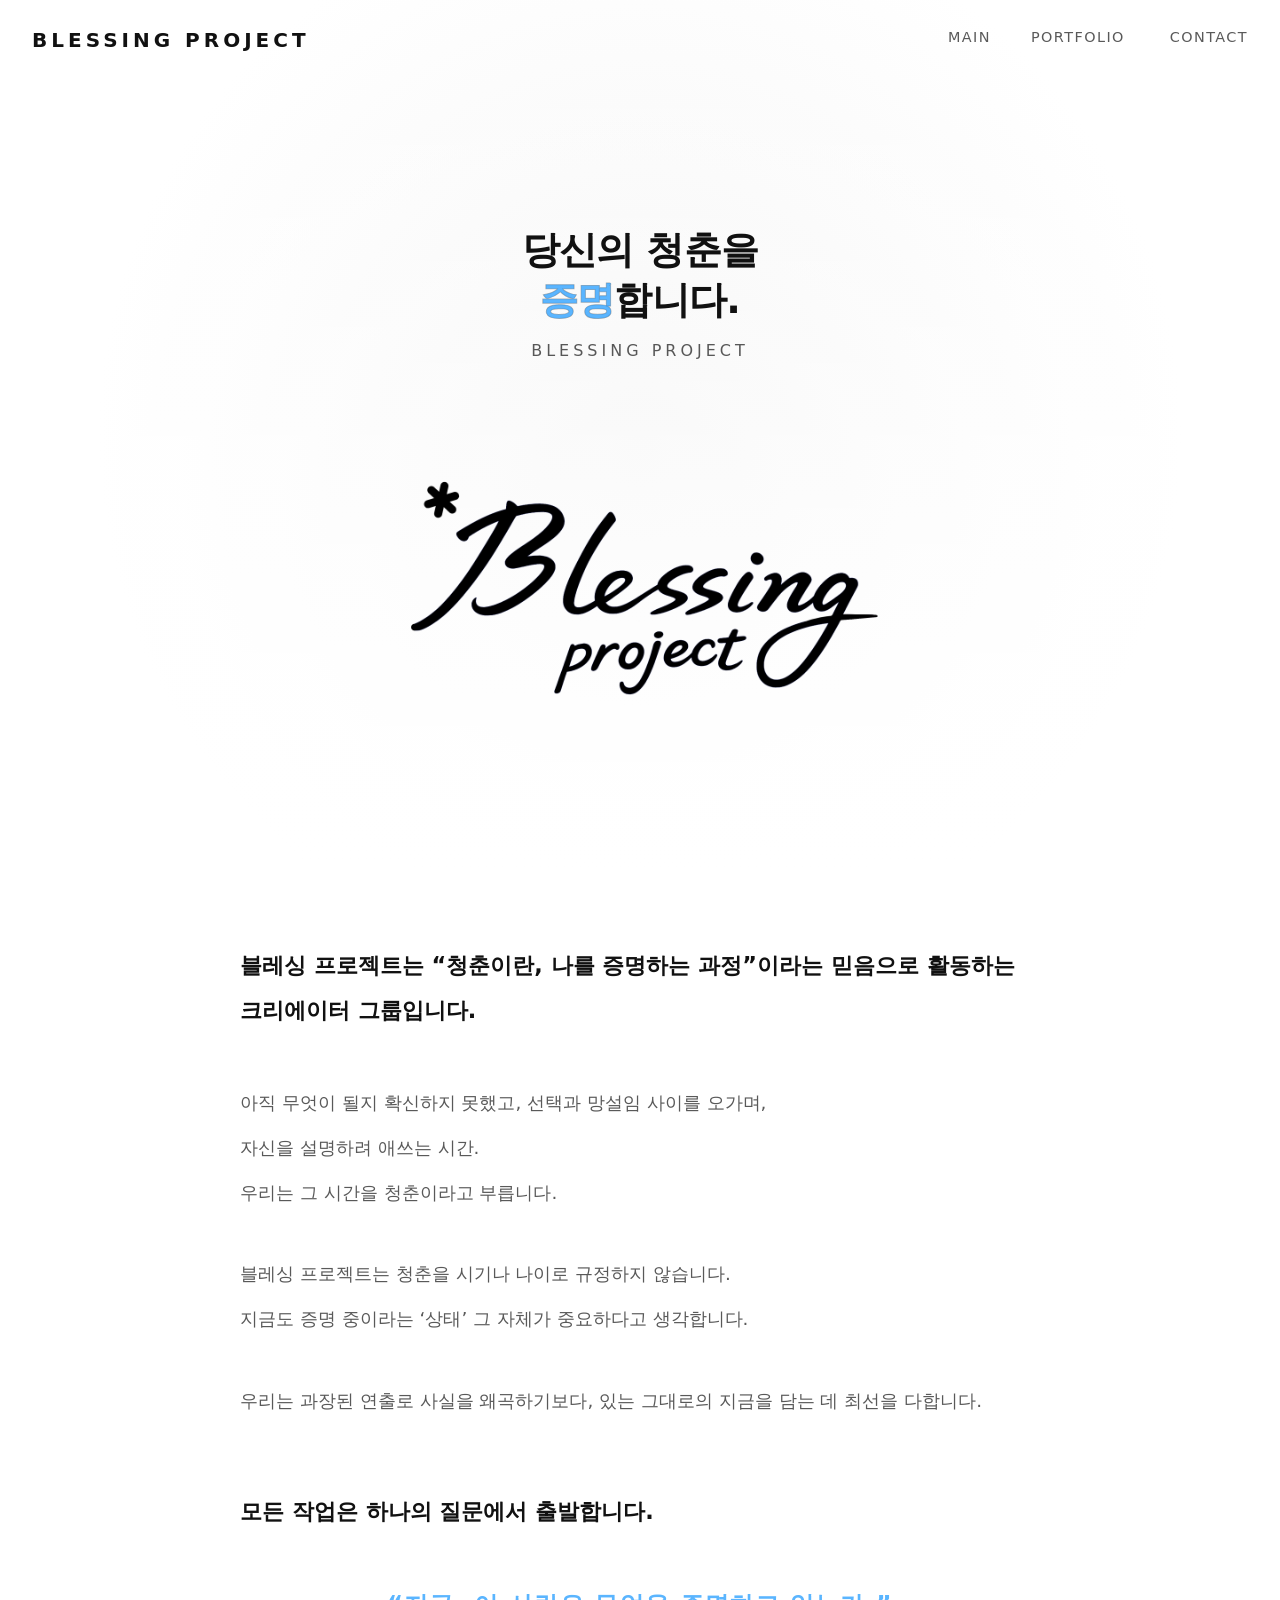
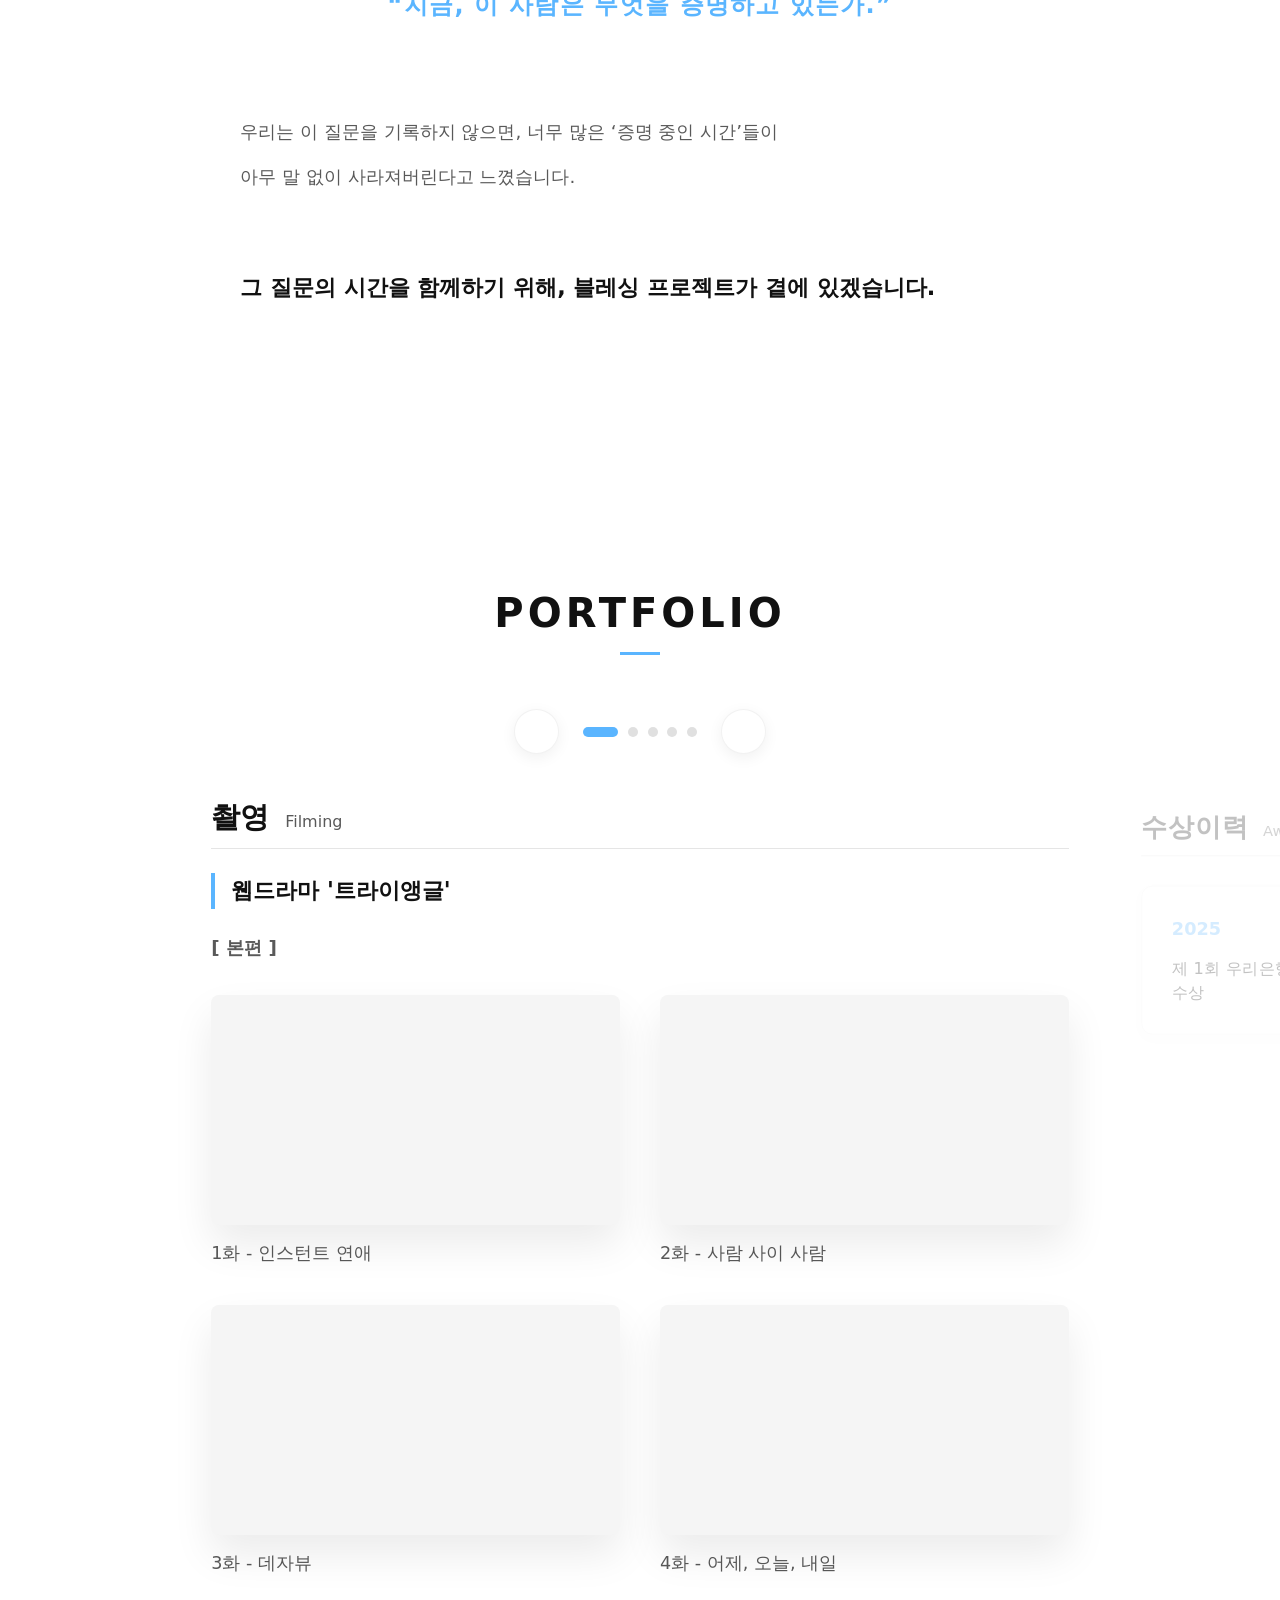
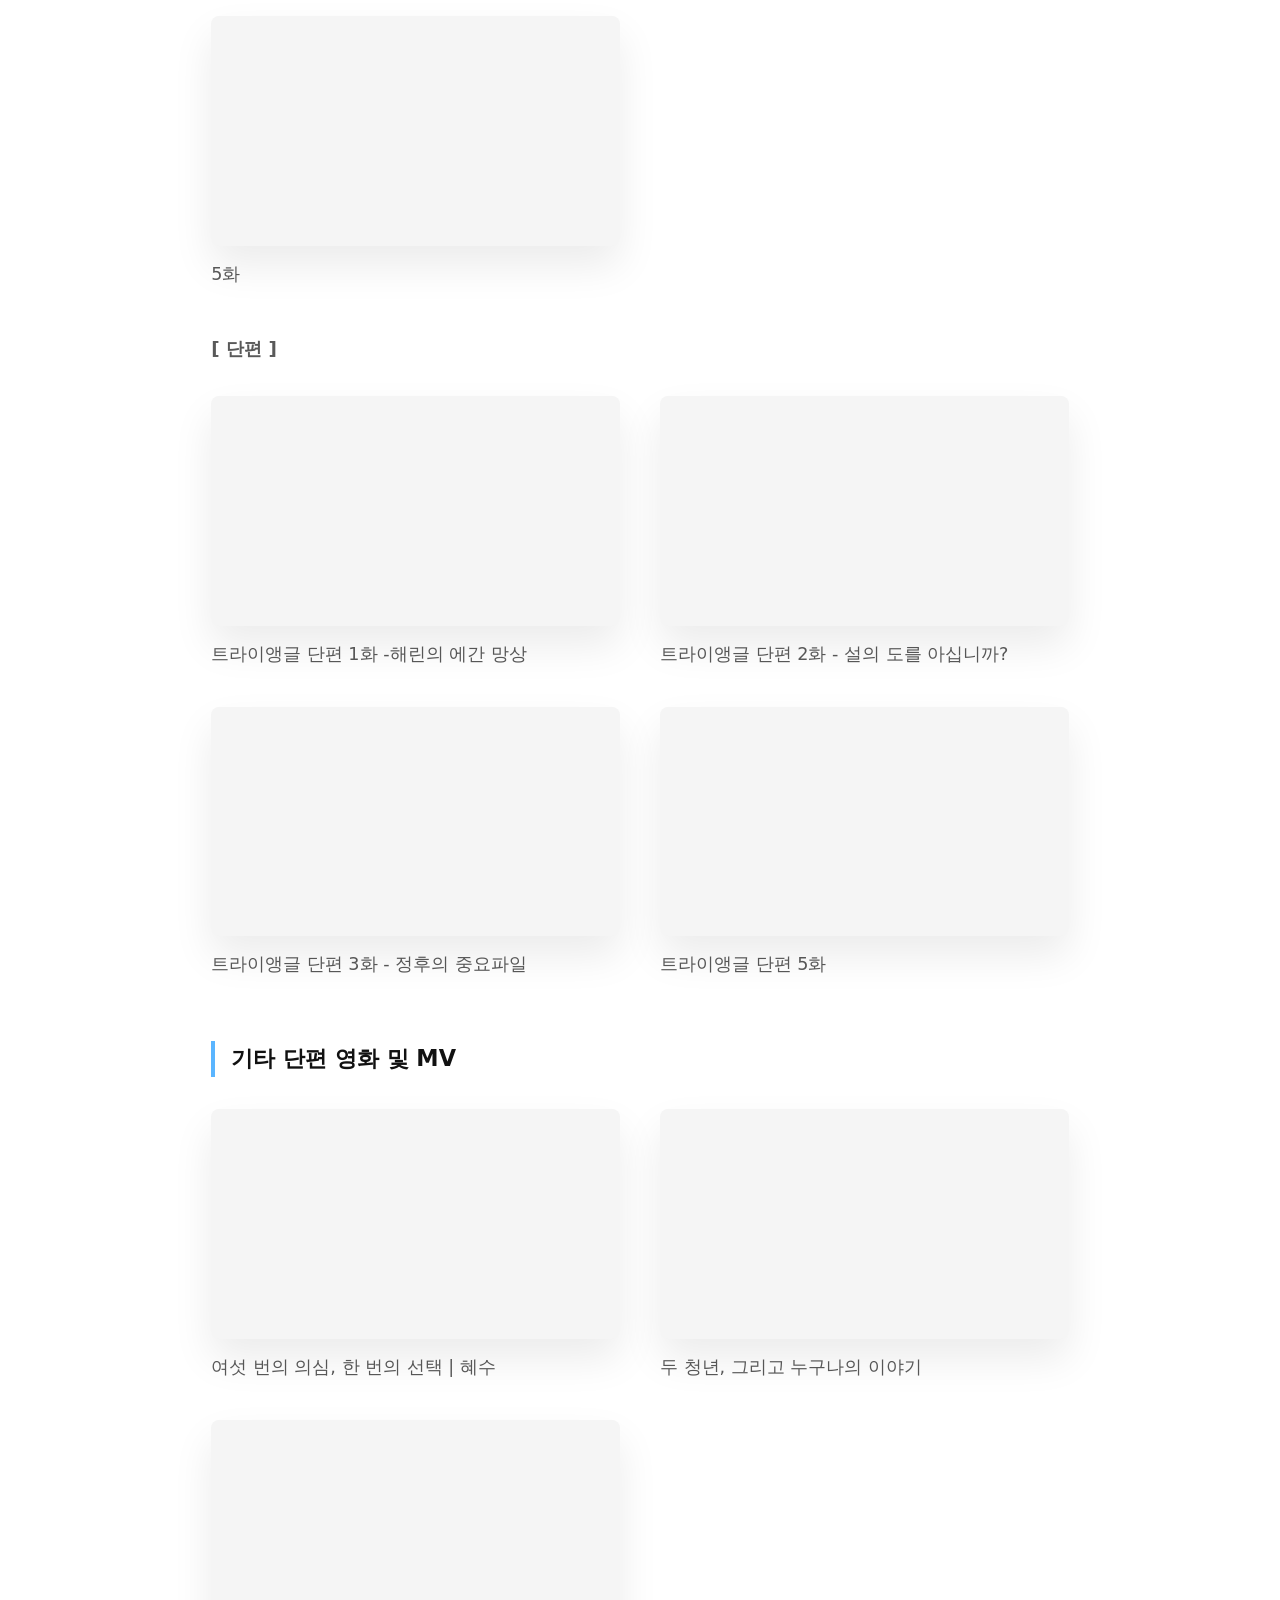
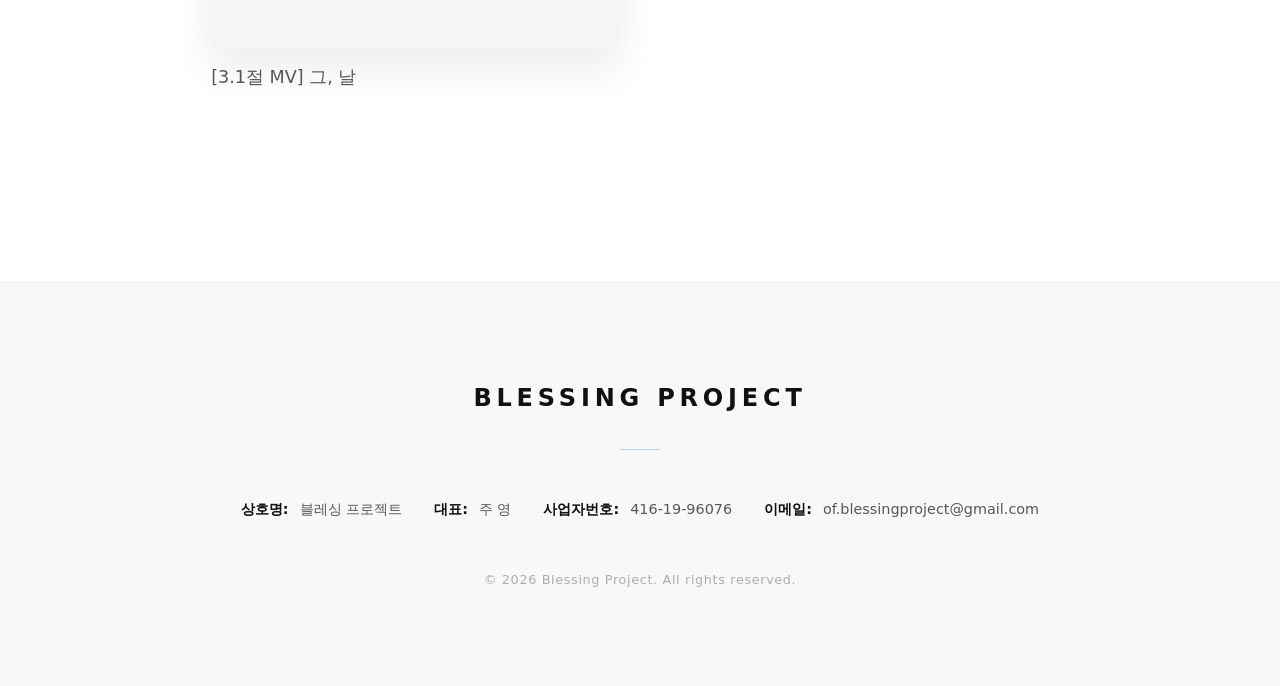
==== index.html @ 96dedd07 "Add files via upload" ====
<!DOCTYPE html>
<html lang="ko">
<head>
    <meta charset="UTF-8">
    <meta name="viewport" content="width=device-width, initial-scale=1.0">
    <title>Blessing Project | 블레싱 프로젝트</title>
    <!-- SEO Meta Tags -->
    <meta name="description" content="블레싱 프로젝트는 청춘이란 나를 증명하는 과정이라는 믿음으로 활동하는 크리에이터 그룹입니다.">
    <!-- FontPretendard -->
    <link rel="stylesheet" as="style" crossorigin href="https://cdn.jsdelivr.net/gh/orioncactus/pretendard@v1.3.9/dist/web/variable/pretendardvariable.min.css" />
    <!-- Icons (Phosphor Icons - clean and premium) -->
    <script src="https://unpkg.com/@phosphor-icons/web"></script>
    <!-- Netlify Identity Widget -->
    <script src="https://identity.netlify.com/v1/netlify-identity-widget.js"></script>
    <!-- Custom CSS -->
    <link rel="stylesheet" href="styles/main.css?v=4">
</head>
<body>

    <!-- Header -->
    <header id="navbar">
        <div class="header-container">
            <div class="logo">
                <a href="index.html">BLESSING PROJECT</a>
            </div>
            <nav class="nav-links">
                <a href="index.html" class="nav-link">Main</a>
                <div class="dropdown">
                    <button class="dropbtn nav-link">Portfolio <i class="ph ph-caret-down"></i></button>
                    <div class="dropdown-content">
                        <a href="portfolio.html#portfolio-short">단편 (Short Film)</a>
                        <a href="portfolio.html#portfolio-awards">수상이력 (Awards)</a>
                        <a href="portfolio.html#portfolio-snap">스냅 (Snap)</a>
                        <a href="portfolio.html#portfolio-ip">Original IP</a>
                        <a href="portfolio.html#portfolio-vtuber">VTuber</a>
                    </div>
                </div>
                <a href="contact.html" class="nav-link">Contact</a>
            </nav>
            <div class="mobile-menu-btn">
                <i class="ph ph-list"></i>
            </div>
        </div>
        <!-- Mobile Dropdown -->
        <div class="mobile-nav" id="mobileNav">
            <a href="index.html" class="mobile-link">Main</a>
            <div class="mobile-dropdown-title">Portfolio</div>
            <a href="portfolio.html#portfolio-short" class="mobile-sublink">- 단편</a>
            <a href="portfolio.html#portfolio-awards" class="mobile-sublink">- 수상이력</a>
            <a href="portfolio.html#portfolio-snap" class="mobile-sublink">- 스냅</a>
            <a href="portfolio.html#portfolio-ip" class="mobile-sublink">- Original IP</a>
            <a href="portfolio.html#portfolio-vtuber" class="mobile-sublink">- VTuber</a>
            <a href="contact.html" class="mobile-link">Contact</a>
        </div>
    </header>

    <main>
        <!-- Hero Section -->
        <section id="home" class="hero fade-up-section">
            <div class="hero-content fade-in">
                <h1 class="hero-title">당신의 청춘을<br><span>증명</span>합니다.</h1>
                <p class="hero-subtitle">Blessing Project</p>
                <div class="hero-logo-container">
                    <img src="images/logo-no-line.png" class="hero-logo base-logo" alt="Blessing Project">
                    <div class="hero-logo-overlay" id="logoOverlay">
                        <img src="images/logo-accent-line.png" class="hero-logo overlaid-logo" alt="Blessing Project Animated">
                    </div>
                </div>
            </div>
        </section>

        <!-- About Section -->
        <section id="about" class="about section-padding fade-up-section">
            <div class="container">
                <div class="about-text">
                    <p class="highlight-text script-reveal">블레싱 프로젝트는 “청춘이란, 나를 증명하는 과정”이라는 믿음으로 활동하는 크리에이터 그룹입니다.</p>
                    <br>
                    <p class="fade-up-text">아직 무엇이 될지 확신하지 못했고, 선택과 망설임 사이를 오가며,</p>
                    <p class="fade-up-text">자신을 설명하려 애쓰는 시간.</p>
                    <p class="fade-up-text">우리는 그 시간을 청춘이라고 부릅니다.</p>
                    <br>
                    <p class="fade-up-text">블레싱 프로젝트는 청춘을 시기나 나이로 규정하지 않습니다.</p>
                    <p class="fade-up-text">지금도 증명 중이라는 ‘상태’ 그 자체가 중요하다고 생각합니다.</p>
                    <br>
                    <p class="fade-up-text">우리는 과장된 연출로 사실을 왜곡하기보다, 있는 그대로의 지금을 담는 데 최선을 다합니다.</p>
                    <br>
                    <p class="highlight-text script-reveal delay-1">모든 작업은 하나의 질문에서 출발합니다.</p>
                    <p class="quote-text fade-up-text delay-2">“지금, 이 사람은 무엇을 증명하고 있는가.”</p>
                    <br>
                    <p class="fade-up-text delay-3">우리는 이 질문을 기록하지 않으면, 너무 많은 ‘증명 중인 시간’들이</p>
                    <p class="fade-up-text delay-3">아무 말 없이 사라져버린다고 느꼈습니다.</p>
                    <br>
                    <p class="highlight-text script-reveal delay-4">그 질문의 시간을 함께하기 위해, 블레싱 프로젝트가 곁에 있겠습니다.</p>
                </div>
            </div>
        </section>



        <!-- Portfolio Sections -->
        <section id="portfolio" class="portfolio section-padding home-portfolio">
            <div class="container">
                <h2 class="section-title">Portfolio</h2>

                <div class="portfolio-slider-container fade-up-section">
                    
                    <div class="portfolio-controls-top" style="display: flex; justify-content: center; align-items: center; gap: 1.5rem; margin-bottom: 2.5rem;">
                        <button class="portfolio-arrow prev-arrow" id="slider-prev" aria-label="Previous Section"><i class="ph ph-caret-left"></i></button>
                        
                        <div class="portfolio-dots-container" id="slider-dots">
                            <div class="portfolio-dot active" data-index="0"></div>
                            <div class="portfolio-dot" data-index="1"></div>
                            <div class="portfolio-dot" data-index="2"></div>
                            <div class="portfolio-dot" data-index="3"></div>
                            <div class="portfolio-dot" data-index="4"></div>
                        </div>

                        <button class="portfolio-arrow next-arrow" id="slider-next" aria-label="Next Section"><i class="ph ph-caret-right"></i></button>
                    </div>

                    <div class="portfolio-carousel-mask">
                        <div id="portfolio-track" class="portfolio-carousel-track">
                            <!-- Category: 촬영 (Filming) -->
                            <div id="portfolio-filming" class="portfolio-category active-slide" data-index="0">
                                <h3 class="category-title">촬영 <span class="category-subtitle">Filming</span></h3>
                                <div id="render-filming"></div>
                            </div>
                            
                            <!-- Category: 수상이력 -->
                            <div id="portfolio-awards" class="portfolio-category" data-index="1" style="">
                                <h3 class="category-title">수상이력 <span class="category-subtitle">Awards</span></h3>
                                <div id="render-awards"></div>
                            </div>
                            
                            <!-- Category: Photo -->
                            <div id="portfolio-photo" class="portfolio-category" data-index="2" style="">
                                <h3 class="category-title">Photo <span class="category-subtitle">사진</span></h3>
                                <div id="render-photo"></div>
                            </div>

                            <!-- Category: Original IP -->
                            <div id="portfolio-ip" class="portfolio-category" data-index="3" style="">
                                <h3 class="category-title">Original IP</h3>
                                <div id="render-original-ip"></div>
                            </div>

                            <!-- Category: VTuber -->
                            <div id="portfolio-vtuber" class="portfolio-category" data-index="4" style="">
                                <h3 class="category-title">VTuber <span class="category-subtitle">Virtual Creator</span></h3>
                                <div id="render-vtuber"></div>
                            </div>
                        </div>
                    </div>
                </div>
            </div>
        </section>



    </main>

    <!-- Footer / Contact -->
    <footer id="contact" class="footer">
        <div class="footer-container">
            <div class="footer-logo">BLESSING PROJECT</div>
            <div class="footer-divider"></div>
            <div class="footer-info">
                <div class="info-item"><span>상호명:</span> 블레싱 프로젝트</div>
                <div class="info-item"><span>대표:</span> 주 영</div>
                <div class="info-item"><span>사업자번호:</span> 416-19-96076</div>
                <div class="info-item"><span>이메일:</span> <a href="mailto:of.blessingproject@gmail.com">of.blessingproject@gmail.com</a></div>
            </div>
            <div class="footer-copyright">
                &copy; <span id="year"></span> Blessing Project. All rights reserved.
            </div>
        </div>
    </footer>

    <!-- Custom JS -->
    <script src="scripts/main.js?v=2"></script>
    <script src="data/portfolioData.js"></script>
    <script src="scripts/portfolio.js"></script>
    
    <!-- Optional: Add script to handle redirect if user logs in from index -->
    <script>
      if (window.netlifyIdentity) {
        window.netlifyIdentity.on("init", user => {
          if (!user) {
            window.netlifyIdentity.on("login", () => {
              document.location.href = "/admin/";
            });
          }
        });
      }
    </script>
</body>
</html>
---- styles/main.css ----
/* Variables & Core Design System */
:root {
    --bg-color: #ffffff;
    --text-primary: #111111;
    --text-secondary: rgba(0, 0, 0, 0.65);
    --accent-color: #5ab5ff; /* Sky Blue */
    --accent-hover: #3b99e8; /* Sky Blue Hover */
    --nav-bg: rgba(255, 255, 255, 0.85);
    
    --font-heading: 'Pretendard Variable', Pretendard, -apple-system, BlinkMacSystemFont, system-ui, Roboto, 'Helvetica Neue', 'Segoe UI', 'Apple SD Gothic Neo', 'Noto Sans KR', 'Malgun Gothic', 'Apple Color Emoji', 'Segoe UI Emoji', 'Segoe UI Symbol', sans-serif;
    --font-body: 'Pretendard Variable', Pretendard, -apple-system, BlinkMacSystemFont, system-ui, Roboto, 'Helvetica Neue', 'Segoe UI', 'Apple SD Gothic Neo', 'Noto Sans KR', 'Malgun Gothic', 'Apple Color Emoji', 'Segoe UI Emoji', 'Segoe UI Symbol', sans-serif;
}

/* Reset & Base Styles */
* {
    margin: 0;
    padding: 0;
    box-sizing: border-box;
}

html {
    scroll-behavior: smooth;
    font-size: 16px;
}

body {
    background-color: var(--bg-color);
    color: var(--text-primary);
    font-family: var(--font-body);
    line-height: 1.6;
    overflow-x: hidden;
    -webkit-font-smoothing: antialiased;
    -moz-osx-font-smoothing: grayscale;
}

a {
    text-decoration: none;
    color: inherit;
    transition: color 0.3s ease;
}

/* Typography */
h1, h2, h3, h4, h5, h6 {
    font-family: var(--font-heading);
    font-weight: 700;
}

.section-padding {
    padding: 8rem 2rem;
}

.container {
    max-width: 1200px;
    margin: 0 auto;
    width: 100%;
}

.section-title {
    font-size: 2.5rem;
    font-weight: 800;
    margin-bottom: 3rem;
    text-transform: uppercase;
    letter-spacing: 0.1em;
    position: relative;
    display: block;
    width: fit-content;
    margin-left: auto;
    margin-right: auto;
    text-align: center;
}

.section-title::after {
    content: '';
    position: absolute;
    bottom: -10px;
    left: 50%;
    transform: translateX(-50%);
    width: 40px;
    height: 3px;
    background-color: var(--accent-color);
}

/* Header & Navbar */
header {
    position: fixed;
    top: 0;
    left: 0;
    width: 100%;
    z-index: 1000;
    transition: all 0.4s ease;
    padding: 1.5rem 0;
}

header.scrolled {
    background: var(--nav-bg);
    backdrop-filter: blur(12px);
    -webkit-backdrop-filter: blur(12px);
    padding: 1rem 0;
    border-bottom: 1px solid rgba(0, 0, 0,0.05);
}

.header-container {
    display: flex;
    justify-content: space-between;
    align-items: center;
    max-width: 1400px;
    margin: 0 auto;
    padding: 0 2rem;
}

.logo a {
    font-size: 1.25rem;
    font-weight: 800;
    letter-spacing: 0.2em;
    color: var(--text-primary);
    text-transform: uppercase;
}

.nav-links {
    display: flex;
    align-items: center;
    gap: 2.5rem;
}

.nav-link {
    font-size: 0.9rem;
    font-weight: 500;
    text-transform: uppercase;
    letter-spacing: 0.1em;
    color: var(--text-secondary);
    position: relative;
    padding-bottom: 5px;
}

.nav-link::after {
    content: '';
    position: absolute;
    width: 0;
    height: 1px;
    bottom: 0;
    left: 0;
    background-color: var(--accent-color);
    transition: width 0.3s ease;
}

.nav-link:hover {
    color: var(--text-primary);
}

.nav-link:hover::after {
    width: 100%;
}

/* Dropdown */
.dropdown {
    position: relative;
    display: inline-block;
}

.dropbtn {
    background: none;
    border: none;
    cursor: pointer;
    font-family: inherit;
    display: flex;
    align-items: center;
    gap: 0.3rem;
}

.dropdown-content {
    display: none;
    position: absolute;
    top: 100%;
    left: 50%;
    transform: translateX(-50%);
    background-color: rgba(255, 255, 255, 0.95);
    backdrop-filter: blur(10px);
    min-width: 180px;
    box-shadow: 0px 8px 16px 0px rgba(0, 0, 0, 0.08);
    z-index: 1;
    border: 1px solid rgba(0, 0, 0,0.05);
    border-radius: 4px;
    padding: 0.5rem 0;
    opacity: 0;
    transition: opacity 0.3s ease, margin-top 0.3s ease;
    margin-top: 10px;
}

.dropdown-content a {
    color: var(--text-secondary);
    padding: 10px 20px;
    text-decoration: none;
    display: block;
    font-size: 0.85rem;
    font-weight: 400;
    white-space: nowrap;
    transition: all 0.2s;
}

.dropdown-content a:hover {
    background-color: rgba(0, 0, 0,0.05);
    color: var(--text-primary);
    padding-left: 25px;
}

.dropdown:hover .dropdown-content {
    display: block;
    opacity: 1;
    margin-top: 0;
}

/* Mobile Menu */
.mobile-menu-btn {
    display: none;
    font-size: 1.5rem;
    cursor: pointer;
}

.mobile-nav {
    display: none;
    flex-direction: column;
    background: #ffffff;
    padding: 1rem 2rem 2rem;
    position: absolute;
    top: 100%;
    left: 0;
    width: 100%;
    border-bottom: 1px solid rgba(0, 0, 0,0.05);
}

.mobile-nav.active {
    display: flex;
}

.mobile-link {
    margin: 1rem 0;
    font-size: 1.1rem;
    font-weight: 500;
    letter-spacing: 0.1em;
}

.mobile-dropdown-title {
    margin: 1rem 0 0.5rem;
    font-size: 1.1rem;
    font-weight: 500;
    letter-spacing: 0.1em;
    color: var(--text-secondary);
}

.mobile-sublink {
    padding-left: 1rem;
    margin: 0.5rem 0;
    font-size: 0.95rem;
    color: var(--text-secondary);
}

/* Hero Section */
.hero {
    padding-top: 25vh;
    padding-bottom: 2rem;
    display: flex;
    align-items: flex-start;
    justify-content: center;
    position: relative;
    text-align: center;
    background: radial-gradient(circle at center, rgba(245,245,245,1) 0%, var(--bg-color) 70%);
}

.hero::after {
    /* Subtle noise texture or gradient mesh overlay for a cinematic feel */
    content: "";
    position: absolute;
    inset: 0;
    background: linear-gradient(180deg, transparent 0%, var(--bg-color) 100%);
    pointer-events: none;
}

.hero-content {
    z-index: 10;
    position: relative;
}

.hero-logo-container {
    position: relative;
    width: 90vw;
    max-width: 550px;
    margin: 2rem auto 0;
}

.hero-logo {
    width: 100%;
    height: auto;
    display: block;
}

.hero-logo-overlay {
    position: absolute;
    top: 0;
    left: 0;
    width: 100%;
    height: 100%;
    -webkit-clip-path: polygon(0% 0%, 0% 0%, 0% 100%, 0% 100%);
    clip-path: polygon(0% 0%, 0% 0%, 0% 100%, 0% 100%); /* clipped initially */
    will-change: clip-path, -webkit-clip-path;
}

.hero-title {
    font-size: clamp(1.5rem, 3vw, 2.5rem);
    font-weight: 700;
    line-height: 1.3;
    letter-spacing: -0.02em;
    margin-bottom: 0.8rem;
}

.hero-title span {
    display: inline-block;
    color: transparent;
    -webkit-text-stroke: 1px rgba(0, 0, 0, 0.15);
    position: relative;
}

.hero-title span::before {
    content: "증명";
    position: absolute;
    left: 0;
    top: 0;
    color: var(--accent-color);
    width: 0;
    overflow: hidden;
    animation: textFill 2s cubic-bezier(0.77, 0, 0.175, 1) forwards 1s;
    white-space: nowrap;
}

.hero-subtitle {
    font-size: 1rem;
    letter-spacing: 0.25em;
    text-transform: uppercase;
    color: var(--text-secondary);
    font-weight: 300;
}

/* Scroll Indicator */
.scroll-indicator {
    position: absolute;
    bottom: 40px;
    left: 50%;
    transform: translateX(-50%);
    display: flex;
    flex-direction: column;
    align-items: center;
    gap: 15px;
    opacity: 0;
    animation: fadeIn 1s forwards 2.5s;
}

.scroll-indicator span {
    font-size: 0.7rem;
    letter-spacing: 0.2em;
    color: var(--text-secondary);
}

.scroll-line {
    width: 1px;
    height: 60px;
    background: rgba(0, 0, 0, 0.2);
    position: relative;
    overflow: hidden;
}

.scroll-line::after {
    content: '';
    position: absolute;
    top: 0;
    left: 0;
    width: 100%;
    height: 50%;
    background: var(--text-primary);
    animation: scrollLine 2s ease-in-out infinite;
}

/* About Section */
.about {
    position: relative;
    background-color: var(--bg-color);
    padding-top: 3rem !important; /* Forces a ~3 line text gap off the hero section */
}

.about-text {
    max-width: 800px;
    margin: 0 auto;
    font-size: 1.15rem;
    line-height: 2;
    color: var(--text-secondary);
    font-weight: 300;
}

.about-text p {
    margin-bottom: 0.5rem;
}

.about-text .highlight-text {
    font-size: 1.4rem;
    font-weight: 600;
    color: var(--text-primary);
    margin-top: 1.5rem;
    margin-bottom: 1rem;
}

.about-text .quote-text {
    font-size: 1.5rem;
    font-family: var(--font-body);
    font-weight: 600;
    color: var(--accent-color);
    text-align: center;
    margin: 3rem 0;
    letter-spacing: 0.05em;
}

/* Featured Video */
.video-wrapper {
    position: relative;
    padding-bottom: 56.25%; /* 16:9 Aspect Ratio */
    height: 0;
    overflow: hidden;
    border-radius: 8px;
    box-shadow: 0 20px 40px rgba(0, 0, 0, 0.08);
    background-color: #f5f5f5;
}

.video-wrapper iframe {
    position: absolute;
    top: 0;
    left: 0;
    width: 100%;
    height: 100%;
    border: none;
}

/* Portfolio Section */
.portfolio-category {
    margin-bottom: 2rem;
}

.category-title {
    font-size: 1.8rem;
    font-weight: 700;
    margin-bottom: 1.5rem;
    color: var(--text-primary);
    display: flex;
    align-items: baseline;
    gap: 1rem;
    border-bottom: 1px solid rgba(0, 0, 0,0.1);
    padding-bottom: 0.5rem;
}

.category-subtitle {
    font-size: 1rem;
    color: var(--text-secondary);
    font-weight: 400;
    letter-spacing: 0;
}

.video-grid {
    display: grid;
    grid-template-columns: repeat(auto-fill, minmax(320px, 1fr));
    gap: 2.5rem;
    margin-top: 2rem;
}


.video-item h4 {
    margin-top: 1rem;
    font-size: 1.1rem;
    font-weight: 500;
    color: var(--text-secondary);
    transition: color 0.3s ease;
    line-height: 1.4;
}

.video-item:hover h4 {
    color: var(--accent-color);
}

.empty-state {
    color: rgba(0, 0, 0,0.3);
    font-style: italic;
    padding: 1rem 0;
}

/* Portfolio Additions */
.awards-list {
    list-style: none;
    padding: 0;
    font-size: 1.1rem;
    color: var(--text-primary);
}
.awards-list li {
    margin-bottom: 1rem;
    border-bottom: 1px solid rgba(0,0,0,0.05);
    padding-bottom: 1rem;
    display: flex;
    align-items: center;
    gap: 1.5rem;
}
.award-year {
    font-weight: 800;
    color: var(--accent-color);
    font-size: 1.3rem;
}

.vtuber-card {
    display: inline-flex;
    align-items: center;
    gap: 0.5rem;
    padding: 1.5rem 3rem;
    border: 1px solid rgba(0,0,0,0.1);
    border-radius: 8px;
    font-size: 1.3rem;
    font-weight: 700;
    transition: all 0.3s;
    background-color: #fff;
}
.vtuber-card:hover {
    border-color: var(--accent-color);
    box-shadow: 0 10px 20px rgba(0,0,0,0.05);
    transform: translateY(-5px);
    color: var(--accent-color);
}

.ip-series-title {
    font-size: 1.4rem;
    font-weight: 600;
    margin-bottom: 1.5rem;
    color: var(--text-primary);
    border-left: 4px solid var(--accent-color);
    padding-left: 1rem;
}

/* Footer / Contact */
.footer {
    background-color: #f8f8f8;
    padding: 6rem 2rem;
    border-top: 1px solid rgba(0, 0, 0,0.05);
}

.footer-container {
    max-width: 1200px;
    margin: 0 auto;
    display: flex;
    flex-direction: column;
    align-items: center;
    text-align: center;
}

.footer-logo {
    font-size: 1.5rem;
    font-weight: 800;
    letter-spacing: 0.2em;
    color: var(--text-primary);
    margin-bottom: 2rem;
}

.footer-divider {
    width: 40px;
    height: 1px;
    background-color: var(--accent-color);
    margin-bottom: 3rem;
    opacity: 0.5;
}

.footer-info {
    display: flex;
    flex-wrap: wrap;
    justify-content: center;
    gap: 2rem;
    margin-bottom: 3rem;
    color: var(--text-secondary);
    font-size: 0.9rem;
}

.info-item span {
    font-weight: 600;
    color: var(--text-primary);
    margin-right: 0.4rem;
}

.info-item a:hover {
    color: var(--accent-color);
}

.footer-copyright {
    color: rgba(0, 0, 0,0.3);
    font-size: 0.8rem;
    letter-spacing: 0.05em;
}

/* Animations & Utilities */
@keyframes textFill {
    0% { width: 0; }
    100% { width: 100%; }
}

@keyframes fadeIn {
    from { opacity: 0; }
    to { opacity: 1; }
}

@keyframes scrollLine {
    0% { top: -50%; }
    100% { top: 100%; }
}

.fade-up-section {
    opacity: 0;
    transform: translateY(40px);
    transition: opacity 1s cubic-bezier(0.165, 0.84, 0.44, 1), transform 1s cubic-bezier(0.165, 0.84, 0.44, 1);
}

.fade-up-section.visible {
    opacity: 1;
    transform: translateY(0);
}

.fade-up-text {
    opacity: 0;
    transform: translateY(20px);
    transition: opacity 0.8s ease, transform 0.8s ease;
}

.fade-up-text.visible {
    opacity: 1;
    transform: translateY(0);
}

.delay-1 { transition-delay: 0.2s; }
.delay-2 { transition-delay: 0.4s; }
.delay-3 { transition-delay: 0.6s; }
.delay-4 { transition-delay: 0.8s; }

/* Responsive adjustments */
@media (max-width: 768px) {
    .nav-links {
        display: none;
    }
    
    .mobile-menu-btn {
        display: block;
    }
    
    .section-title {
        font-size: 2rem;
    }
    
    .about-text {
        font-size: 1rem;
    }
    
    .footer-info {
        flex-direction: column;
        gap: 1rem;
    }
}

/* Horizontal Scroll Gallery */
.scroll-gallery {
    display: flex !important;
    flex-wrap: nowrap !important;
    overflow-x: auto;
    overflow-y: hidden;
    gap: 1.5rem;
    padding: 0.5rem 0.5rem 2.5rem 0.5rem;
    margin: 0 -0.5rem;
    scroll-snap-type: x mandatory;
    scroll-padding-left: 0.5rem;
    -webkit-overflow-scrolling: touch;
    scrollbar-width: thin;
    scrollbar-color: var(--accent-light) rgba(0,0,0,0.05);
}

.scroll-gallery::-webkit-scrollbar {
    height: 8px;
}
.scroll-gallery::-webkit-scrollbar-track {
    background: rgba(0, 0, 0, 0.05); 
    border-radius: 4px;
}
.scroll-gallery::-webkit-scrollbar-thumb {
    background: var(--accent-color, #5ab5ff); 
    border-radius: 4px;
}

.scroll-gallery > * {
    flex: 0 0 88%;
    max-width: 480px;
    scroll-snap-align: start;
    margin-top: 0 !important;
    margin-bottom: 0 !important;
}

@media (min-width: 768px) {
    .scroll-gallery > * {
        flex: 0 0 45%;
        max-width: 450px;
    }
}

@media (min-width: 1024px) {
    .scroll-gallery > * {
        flex: 0 0 35%;
        max-width: 500px;
    }
}

/* Center Mode Section Carousel */
.portfolio-slider-container {
    position: relative;
    width: 100%;
    padding-top: 1rem;
}
.portfolio-slider-container .container {
    max-width: 100%;
}
.portfolio-dots-container {
    display: flex;
    justify-content: center;
    gap: 0.6rem;
    align-items: center;
}

.portfolio-carousel-mask {
    overflow-x: hidden;
    overflow-y: visible;
    width: 100%;
    position: relative;
    left: 50%;
    right: 50%;
    margin-left: -50vw;
    margin-right: -50vw;
    width: 100vw;
    padding-bottom: 2rem;
}
.portfolio-carousel-track {
    display: flex;
    align-items: flex-start;
    transition: transform 0.5s cubic-bezier(0.25, 1, 0.5, 1);
}
.portfolio-category {
    flex: 0 0 85%;
    max-width: 1100px;
    padding: 0 1.5vw;
    opacity: 0.25;
    transform: scale(0.92);
    transition: all 0.5s cubic-bezier(0.25, 1, 0.5, 1);
}
@media (min-width: 1024px) {
    .portfolio-category {
        flex: 0 0 70%;
    }
}
.portfolio-category.active-slide {
    opacity: 1;
    transform: scale(1);
    z-index: 2;
}

.portfolio-arrow {
    width: 45px;
    height: 45px;
    border-radius: 50%;
    background: #fff;
    border: 1px solid rgba(0,0,0,0.05);
    display: flex;
    align-items: center;
    justify-content: center;
    cursor: pointer;
    box-shadow: 0 4px 15px rgba(0,0,0,0.06);
    color: var(--text-primary);
    font-size: 1.4rem;
    z-index: 10;
    transition: all 0.3s ease;
    flex-shrink: 0;
}
.portfolio-arrow:hover {
    background: var(--accent-color, #5ab5ff);
    color: #fff;
    transform: translateY(-2px);
}

.portfolio-dot {
    width: 10px;
    height: 10px;
    border-radius: 50%;
    background: #e0e0e0;
    cursor: pointer;
    transition: all 0.4s cubic-bezier(0.25, 1, 0.5, 1);
}

.portfolio-dot.active {
    width: 35px;
    border-radius: 5px;
    background: var(--accent-color, #5ab5ff);
}

/* Vertical Profile Card Grid */
.profile-card-grid {
    display: grid;
    grid-template-columns: 1fr;
    gap: 2rem;
    margin-top: 1rem;
}
@media (min-width: 600px) {
    .profile-card-grid {
        grid-template-columns: repeat(2, 1fr);
    }
}
@media (min-width: 1024px) {
    .profile-card-grid {
        grid-template-columns: repeat(3, 1fr);
    }
}

/* Instagram Profile Cards */
.insta-profile-card {
    flex: 1;
    min-width: 250px;
    max-width: 350px;
    display: flex;
    align-items: center;
    gap: 1.5rem;
    padding: 1.5rem 2rem;
    background: #ffffff;
    border-radius: 100px;
    border: 1px solid rgba(0,0,0,0.05);
    box-shadow: 0 8px 25px rgba(0,0,0,0.03);
    text-decoration: none;
    color: inherit;
    transition: all 0.3s ease;
}
.insta-profile-card:hover {
    transform: translateY(-4px);
    box-shadow: 0 15px 40px rgba(0,0,0,0.08);
}
.insta-profile-card:hover .insta-arrow {
    color: #cc2366;
    transform: translateX(4px);
}
.insta-gradient-ring {
    width: 60px;
    height: 60px;
    border-radius: 50%;
    background: linear-gradient(45deg, #f09433 0%, #e6683c 25%, #dc2743 50%, #cc2366 75%, #bc1888 100%);
    padding: 3px;
    flex-shrink: 0;
}
.insta-inner-circle {
    width: 100%;
    height: 100%;
    background: #fff;
    border-radius: 50%;
    display: flex;
    align-items: center;
    justify-content: center;
    overflow: hidden;
}
.insta-inner-circle i {
    font-size: 1.8rem;
    color: #cc2366;
}
.insta-arrow {
    font-size: 1.2rem;
    color: #ccc;
    transition: all 0.3s ease;
}

.snap-link-item:hover .snap-hover-img {
    transform: scale(1.05);
}
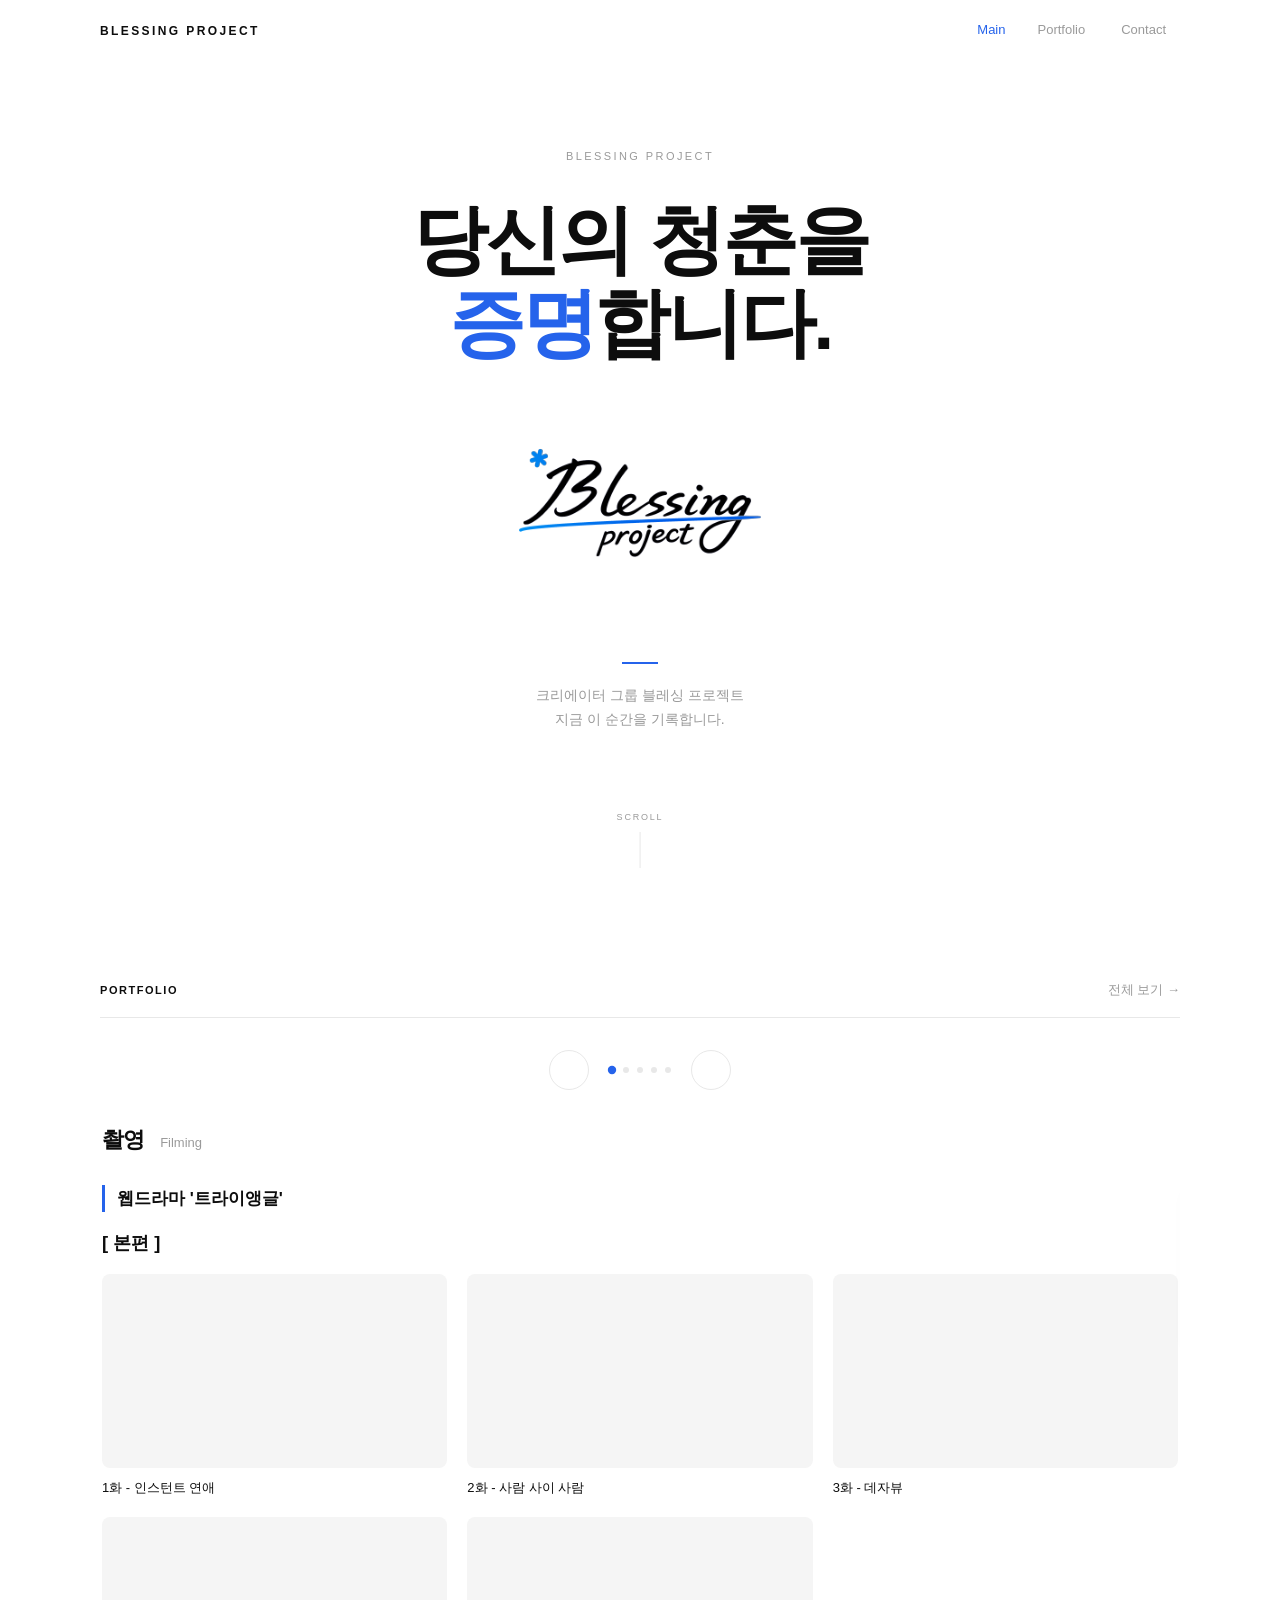
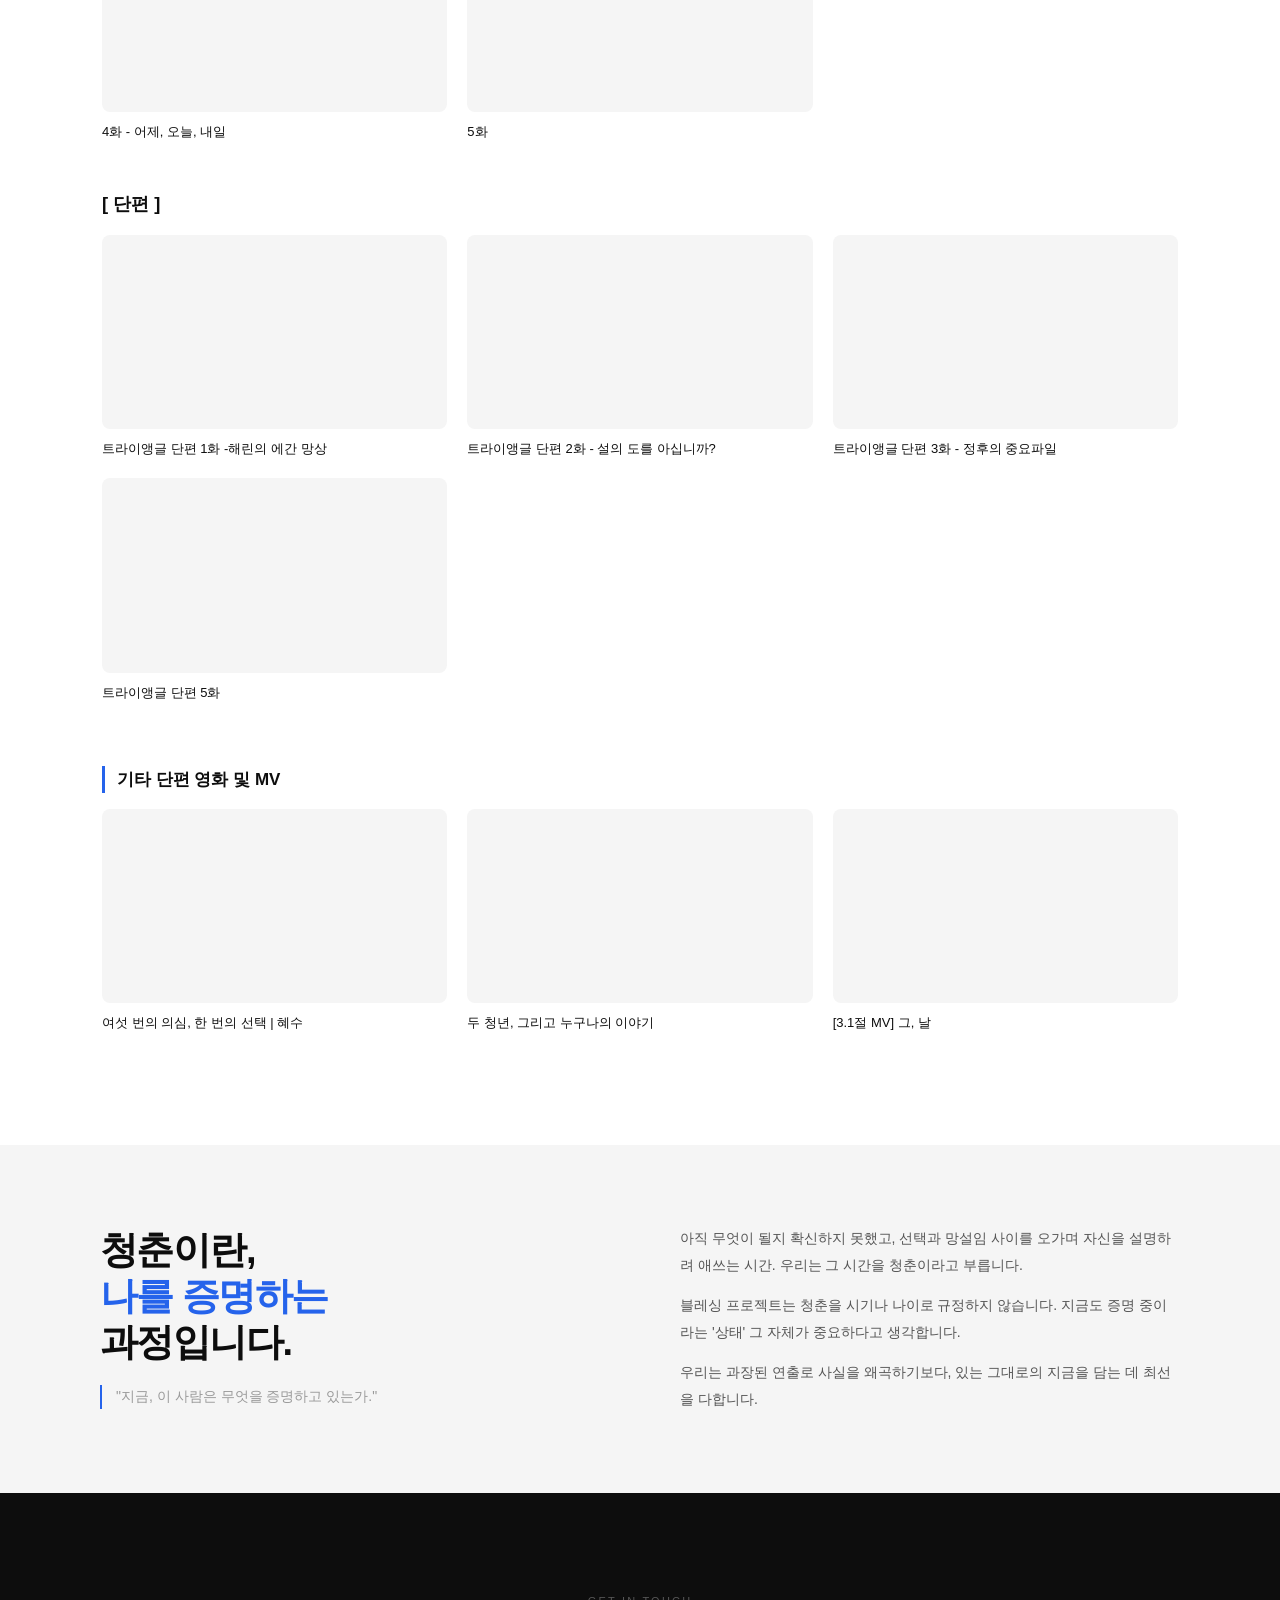
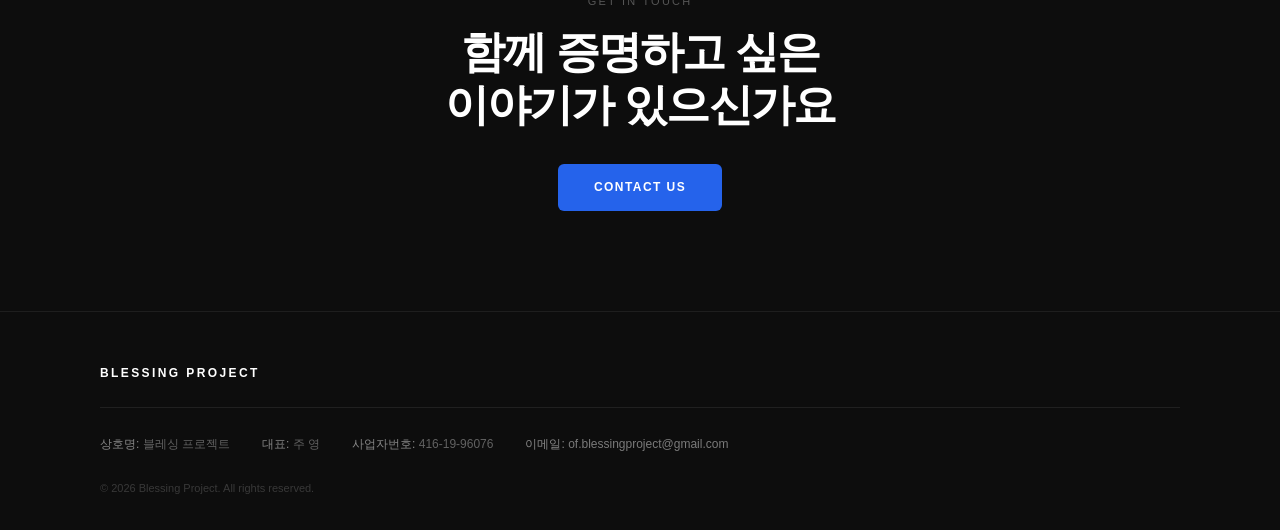
==== commit 6722e09c: "Add files via upload" ====
--- a/index.html
+++ b/index.html
@@ -1,197 +1,180 @@
 <!DOCTYPE html>
 <html lang="ko">
 <head>
-    <meta charset="UTF-8">
-    <meta name="viewport" content="width=device-width, initial-scale=1.0">
-    <title>Blessing Project | 블레싱 프로젝트</title>
-    <!-- SEO Meta Tags -->
-    <meta name="description" content="블레싱 프로젝트는 청춘이란 나를 증명하는 과정이라는 믿음으로 활동하는 크리에이터 그룹입니다.">
-    <!-- FontPretendard -->
-    <link rel="stylesheet" as="style" crossorigin href="https://cdn.jsdelivr.net/gh/orioncactus/pretendard@v1.3.9/dist/web/variable/pretendardvariable.min.css" />
-    <!-- Icons (Phosphor Icons - clean and premium) -->
-    <script src="https://unpkg.com/@phosphor-icons/web"></script>
-    <!-- Netlify Identity Widget -->
-    <script src="https://identity.netlify.com/v1/netlify-identity-widget.js"></script>
-    <!-- Custom CSS -->
-    <link rel="stylesheet" href="styles/main.css?v=4">
+  <meta charset="UTF-8" />
+  <meta name="viewport" content="width=device-width, initial-scale=1.0" />
+  <title>Blessing Project | 블레싱 프로젝트</title>
+  <meta name="description" content="블레싱 프로젝트는 청춘이란 나를 증명하는 과정이라는 믿음으로 활동하는 크리에이터 그룹입니다." />
+  <link rel="stylesheet" as="style" crossorigin href="https://cdn.jsdelivr.net/gh/orioncactus/pretendard@v1.3.9/dist/web/variable/pretendardvariable.min.css" />
+  <script src="https://unpkg.com/@phosphor-icons/web"></script>
+  <script src="https://identity.netlify.com/v1/netlify-identity-widget.js"></script>
+  <link rel="stylesheet" href="styles/main.css?v=5" />
 </head>
 <body>
 
-    <!-- Header -->
-    <header id="navbar">
-        <div class="header-container">
-            <div class="logo">
-                <a href="index.html">BLESSING PROJECT</a>
+  <!-- NAV -->
+  <header id="navbar">
+    <div class="header-container">
+      <div class="logo"><a href="index.html">BLESSING PROJECT</a></div>
+      <nav class="nav-links">
+        <a href="index.html" class="nav-link active">Main</a>
+        <div class="dropdown">
+          <button class="dropbtn nav-link">Portfolio <i class="ph ph-caret-down"></i></button>
+          <div class="dropdown-content">
+            <a href="portfolio.html#portfolio-filming">촬영 (Filming)</a>
+            <a href="portfolio.html#portfolio-awards">수상이력 (Awards)</a>
+            <a href="portfolio.html#portfolio-photo">Photo</a>
+            <a href="portfolio.html#portfolio-ip">Original IP</a>
+            <a href="portfolio.html#portfolio-vtuber">VTuber</a>
+          </div>
+        </div>
+        <a href="contact.html" class="nav-link">Contact</a>
+      </nav>
+      <div class="mobile-menu-btn"><i class="ph ph-list"></i></div>
+    </div>
+    <div class="mobile-nav" id="mobileNav">
+      <a href="index.html" class="mobile-link">Main</a>
+      <div class="mobile-dropdown-title">Portfolio</div>
+      <a href="portfolio.html#portfolio-filming" class="mobile-sublink">- 촬영</a>
+      <a href="portfolio.html#portfolio-awards" class="mobile-sublink">- 수상이력</a>
+      <a href="portfolio.html#portfolio-photo" class="mobile-sublink">- Photo</a>
+      <a href="portfolio.html#portfolio-ip" class="mobile-sublink">- Original IP</a>
+      <a href="portfolio.html#portfolio-vtuber" class="mobile-sublink">- VTuber</a>
+      <a href="contact.html" class="mobile-link">Contact</a>
+    </div>
+  </header>
+
+  <main>
+
+    <!-- HERO -->
+    <section id="home" class="hero">
+      <div class="hero-content">
+        <p class="hero-subtitle">Blessing Project</p>
+        <h1 class="hero-title">당신의 청춘을<br /><span>증명</span>합니다.</h1>
+
+        <div class="hero-logo-container">
+          <img src="images/logo-no-line.png" class="hero-logo base-logo" alt="Blessing Project" />
+          <div class="hero-logo-overlay" id="logoOverlay">
+            <img src="images/logo-accent-line.png" class="hero-logo overlaid-logo" alt="" />
+          </div>
+        </div>
+
+        <div class="hero-divider"></div>
+        <p class="hero-desc">크리에이터 그룹 블레싱 프로젝트<br />지금 이 순간을 기록합니다.</p>
+      </div>
+
+      <div class="hero-scroll-hint">
+        <span>Scroll</span>
+        <div class="scroll-bar"></div>
+      </div>
+    </section>
+
+    <!-- PORTFOLIO -->
+    <section id="portfolio" class="portfolio section-padding home-portfolio">
+      <div class="container">
+        <div class="section-header fade-up-section">
+          <h2>Portfolio</h2>
+          <a href="portfolio.html">전체 보기 →</a>
+        </div>
+
+        <div class="portfolio-slider-container fade-up-section">
+          <div class="portfolio-controls-top">
+            <button class="portfolio-arrow prev-arrow" id="slider-prev" aria-label="이전">
+              <i class="ph ph-caret-left"></i>
+            </button>
+            <div class="portfolio-dots-container" id="slider-dots">
+              <div class="portfolio-dot active" data-index="0"></div>
+              <div class="portfolio-dot" data-index="1"></div>
+              <div class="portfolio-dot" data-index="2"></div>
+              <div class="portfolio-dot" data-index="3"></div>
+              <div class="portfolio-dot" data-index="4"></div>
             </div>
-            <nav class="nav-links">
-                <a href="index.html" class="nav-link">Main</a>
-                <div class="dropdown">
-                    <button class="dropbtn nav-link">Portfolio <i class="ph ph-caret-down"></i></button>
-                    <div class="dropdown-content">
-                        <a href="portfolio.html#portfolio-short">단편 (Short Film)</a>
-                        <a href="portfolio.html#portfolio-awards">수상이력 (Awards)</a>
-                        <a href="portfolio.html#portfolio-snap">스냅 (Snap)</a>
-                        <a href="portfolio.html#portfolio-ip">Original IP</a>
-                        <a href="portfolio.html#portfolio-vtuber">VTuber</a>
-                    </div>
-                </div>
-                <a href="contact.html" class="nav-link">Contact</a>
-            </nav>
-            <div class="mobile-menu-btn">
-                <i class="ph ph-list"></i>
+            <button class="portfolio-arrow next-arrow" id="slider-next" aria-label="다음">
+              <i class="ph ph-caret-right"></i>
+            </button>
+          </div>
+
+          <div class="portfolio-carousel-mask">
+            <div id="portfolio-track" class="portfolio-carousel-track">
+              <div id="portfolio-filming" class="portfolio-category active-slide" data-index="0">
+                <h3 class="category-title">촬영 <span class="category-subtitle">Filming</span></h3>
+                <div id="render-filming"></div>
+              </div>
+              <div id="portfolio-awards" class="portfolio-category" data-index="1">
+                <h3 class="category-title">수상이력 <span class="category-subtitle">Awards</span></h3>
+                <div id="render-awards"></div>
+              </div>
+              <div id="portfolio-photo" class="portfolio-category" data-index="2">
+                <h3 class="category-title">Photo <span class="category-subtitle">사진</span></h3>
+                <div id="render-photo"></div>
+              </div>
+              <div id="portfolio-ip" class="portfolio-category" data-index="3">
+                <h3 class="category-title">Original IP</h3>
+                <div id="render-original-ip"></div>
+              </div>
+              <div id="portfolio-vtuber" class="portfolio-category" data-index="4">
+                <h3 class="category-title">VTuber <span class="category-subtitle">Virtual Creator</span></h3>
+                <div id="render-vtuber"></div>
+              </div>
             </div>
+          </div>
         </div>
-        <!-- Mobile Dropdown -->
-        <div class="mobile-nav" id="mobileNav">
-            <a href="index.html" class="mobile-link">Main</a>
-            <div class="mobile-dropdown-title">Portfolio</div>
-            <a href="portfolio.html#portfolio-short" class="mobile-sublink">- 단편</a>
-            <a href="portfolio.html#portfolio-awards" class="mobile-sublink">- 수상이력</a>
-            <a href="portfolio.html#portfolio-snap" class="mobile-sublink">- 스냅</a>
-            <a href="portfolio.html#portfolio-ip" class="mobile-sublink">- Original IP</a>
-            <a href="portfolio.html#portfolio-vtuber" class="mobile-sublink">- VTuber</a>
-            <a href="contact.html" class="mobile-link">Contact</a>
+      </div>
+    </section>
+
+    <!-- ABOUT -->
+    <section id="about" class="about section-padding">
+      <div class="container">
+        <div class="about-inner-grid fade-up-section">
+          <div class="about-left-col">
+            <h2>청춘이란,<br /><em>나를 증명하는</em><br />과정입니다.</h2>
+            <p class="about-quote-inline">"지금, 이 사람은 무엇을 증명하고 있는가."</p>
+          </div>
+          <div class="about-right-col">
+            <p>아직 무엇이 될지 확신하지 못했고, 선택과 망설임 사이를 오가며 자신을 설명하려 애쓰는 시간. 우리는 그 시간을 청춘이라고 부릅니다.</p>
+            <p>블레싱 프로젝트는 청춘을 시기나 나이로 규정하지 않습니다. 지금도 증명 중이라는 '상태' 그 자체가 중요하다고 생각합니다.</p>
+            <p>우리는 과장된 연출로 사실을 왜곡하기보다, 있는 그대로의 지금을 담는 데 최선을 다합니다.</p>
+          </div>
         </div>
-    </header>
+      </div>
+    </section>
 
-    <main>
-        <!-- Hero Section -->
-        <section id="home" class="hero fade-up-section">
-            <div class="hero-content fade-in">
-                <h1 class="hero-title">당신의 청춘을<br><span>증명</span>합니다.</h1>
-                <p class="hero-subtitle">Blessing Project</p>
-                <div class="hero-logo-container">
-                    <img src="images/logo-no-line.png" class="hero-logo base-logo" alt="Blessing Project">
-                    <div class="hero-logo-overlay" id="logoOverlay">
-                        <img src="images/logo-accent-line.png" class="hero-logo overlaid-logo" alt="Blessing Project Animated">
-                    </div>
-                </div>
-            </div>
-        </section>
+    <!-- CTA -->
+    <section class="cta-section">
+      <div class="container">
+        <p>Get in touch</p>
+        <h2>함께 증명하고 싶은<br />이야기가 있으신가요</h2>
+        <a href="contact.html" class="cta-btn">Contact Us</a>
+      </div>
+    </section>
 
-        <!-- About Section -->
-        <section id="about" class="about section-padding fade-up-section">
-            <div class="container">
-                <div class="about-text">
-                    <p class="highlight-text script-reveal">블레싱 프로젝트는 “청춘이란, 나를 증명하는 과정”이라는 믿음으로 활동하는 크리에이터 그룹입니다.</p>
-                    <br>
-                    <p class="fade-up-text">아직 무엇이 될지 확신하지 못했고, 선택과 망설임 사이를 오가며,</p>
-                    <p class="fade-up-text">자신을 설명하려 애쓰는 시간.</p>
-                    <p class="fade-up-text">우리는 그 시간을 청춘이라고 부릅니다.</p>
-                    <br>
-                    <p class="fade-up-text">블레싱 프로젝트는 청춘을 시기나 나이로 규정하지 않습니다.</p>
-                    <p class="fade-up-text">지금도 증명 중이라는 ‘상태’ 그 자체가 중요하다고 생각합니다.</p>
-                    <br>
-                    <p class="fade-up-text">우리는 과장된 연출로 사실을 왜곡하기보다, 있는 그대로의 지금을 담는 데 최선을 다합니다.</p>
-                    <br>
-                    <p class="highlight-text script-reveal delay-1">모든 작업은 하나의 질문에서 출발합니다.</p>
-                    <p class="quote-text fade-up-text delay-2">“지금, 이 사람은 무엇을 증명하고 있는가.”</p>
-                    <br>
-                    <p class="fade-up-text delay-3">우리는 이 질문을 기록하지 않으면, 너무 많은 ‘증명 중인 시간’들이</p>
-                    <p class="fade-up-text delay-3">아무 말 없이 사라져버린다고 느꼈습니다.</p>
-                    <br>
-                    <p class="highlight-text script-reveal delay-4">그 질문의 시간을 함께하기 위해, 블레싱 프로젝트가 곁에 있겠습니다.</p>
-                </div>
-            </div>
-        </section>
+  </main>
 
+  <!-- FOOTER -->
+  <footer id="contact" class="footer">
+    <div class="footer-container">
+      <div class="footer-logo">BLESSING PROJECT</div>
+      <div class="footer-divider"></div>
+      <div class="footer-info">
+        <div class="info-item"><span>상호명:</span> 블레싱 프로젝트</div>
+        <div class="info-item"><span>대표:</span> 주 영</div>
+        <div class="info-item"><span>사업자번호:</span> 416-19-96076</div>
+        <div class="info-item"><span>이메일:</span> <a href="mailto:of.blessingproject@gmail.com">of.blessingproject@gmail.com</a></div>
+      </div>
+      <div class="footer-copyright">&copy; <span id="year"></span> Blessing Project. All rights reserved.</div>
+    </div>
+  </footer>
 
+  <script src="scripts/main.js?v=5"></script>
+  <script src="data/portfolioData.js"></script>
+  <script src="scripts/portfolio.js"></script>
+  <script>
+    if (window.netlifyIdentity) {
+      window.netlifyIdentity.on('init', user => {
+        if (!user) window.netlifyIdentity.on('login', () => { document.location.href = '/admin/'; });
+      });
+    }
+  </script>
 
-        <!-- Portfolio Sections -->
-        <section id="portfolio" class="portfolio section-padding home-portfolio">
-            <div class="container">
-                <h2 class="section-title">Portfolio</h2>
-
-                <div class="portfolio-slider-container fade-up-section">
-                    
-                    <div class="portfolio-controls-top" style="display: flex; justify-content: center; align-items: center; gap: 1.5rem; margin-bottom: 2.5rem;">
-                        <button class="portfolio-arrow prev-arrow" id="slider-prev" aria-label="Previous Section"><i class="ph ph-caret-left"></i></button>
-                        
-                        <div class="portfolio-dots-container" id="slider-dots">
-                            <div class="portfolio-dot active" data-index="0"></div>
-                            <div class="portfolio-dot" data-index="1"></div>
-                            <div class="portfolio-dot" data-index="2"></div>
-                            <div class="portfolio-dot" data-index="3"></div>
-                            <div class="portfolio-dot" data-index="4"></div>
-                        </div>
-
-                        <button class="portfolio-arrow next-arrow" id="slider-next" aria-label="Next Section"><i class="ph ph-caret-right"></i></button>
-                    </div>
-
-                    <div class="portfolio-carousel-mask">
-                        <div id="portfolio-track" class="portfolio-carousel-track">
-                            <!-- Category: 촬영 (Filming) -->
-                            <div id="portfolio-filming" class="portfolio-category active-slide" data-index="0">
-                                <h3 class="category-title">촬영 <span class="category-subtitle">Filming</span></h3>
-                                <div id="render-filming"></div>
-                            </div>
-                            
-                            <!-- Category: 수상이력 -->
-                            <div id="portfolio-awards" class="portfolio-category" data-index="1" style="">
-                                <h3 class="category-title">수상이력 <span class="category-subtitle">Awards</span></h3>
-                                <div id="render-awards"></div>
-                            </div>
-                            
-                            <!-- Category: Photo -->
-                            <div id="portfolio-photo" class="portfolio-category" data-index="2" style="">
-                                <h3 class="category-title">Photo <span class="category-subtitle">사진</span></h3>
-                                <div id="render-photo"></div>
-                            </div>
-
-                            <!-- Category: Original IP -->
-                            <div id="portfolio-ip" class="portfolio-category" data-index="3" style="">
-                                <h3 class="category-title">Original IP</h3>
-                                <div id="render-original-ip"></div>
-                            </div>
-
-                            <!-- Category: VTuber -->
-                            <div id="portfolio-vtuber" class="portfolio-category" data-index="4" style="">
-                                <h3 class="category-title">VTuber <span class="category-subtitle">Virtual Creator</span></h3>
-                                <div id="render-vtuber"></div>
-                            </div>
-                        </div>
-                    </div>
-                </div>
-            </div>
-        </section>
-
-
-
-    </main>
-
-    <!-- Footer / Contact -->
-    <footer id="contact" class="footer">
-        <div class="footer-container">
-            <div class="footer-logo">BLESSING PROJECT</div>
-            <div class="footer-divider"></div>
-            <div class="footer-info">
-                <div class="info-item"><span>상호명:</span> 블레싱 프로젝트</div>
-                <div class="info-item"><span>대표:</span> 주 영</div>
-                <div class="info-item"><span>사업자번호:</span> 416-19-96076</div>
-                <div class="info-item"><span>이메일:</span> <a href="mailto:of.blessingproject@gmail.com">of.blessingproject@gmail.com</a></div>
-            </div>
-            <div class="footer-copyright">
-                &copy; <span id="year"></span> Blessing Project. All rights reserved.
-            </div>
-        </div>
-    </footer>
-
-    <!-- Custom JS -->
-    <script src="scripts/main.js?v=2"></script>
-    <script src="data/portfolioData.js"></script>
-    <script src="scripts/portfolio.js"></script>
-    
-    <!-- Optional: Add script to handle redirect if user logs in from index -->
-    <script>
-      if (window.netlifyIdentity) {
-        window.netlifyIdentity.on("init", user => {
-          if (!user) {
-            window.netlifyIdentity.on("login", () => {
-              document.location.href = "/admin/";
-            });
-          }
-        });
-      }
-    </script>
 </body>
 </html>
--- a/styles/main.css
+++ b/styles/main.css
@@ -1,877 +1,666 @@
-/* Variables & Core Design System */
+/* ============================================================
+   BLESSING PROJECT — main.css
+   Design System v3 (Blue accent, Pretendard, Modern Minimal)
+   ============================================================ */
+
+*, *::before, *::after { box-sizing: border-box; margin: 0; padding: 0; }
+
 :root {
-    --bg-color: #ffffff;
-    --text-primary: #111111;
-    --text-secondary: rgba(0, 0, 0, 0.65);
-    --accent-color: #5ab5ff; /* Sky Blue */
-    --accent-hover: #3b99e8; /* Sky Blue Hover */
-    --nav-bg: rgba(255, 255, 255, 0.85);
-    
-    --font-heading: 'Pretendard Variable', Pretendard, -apple-system, BlinkMacSystemFont, system-ui, Roboto, 'Helvetica Neue', 'Segoe UI', 'Apple SD Gothic Neo', 'Noto Sans KR', 'Malgun Gothic', 'Apple Color Emoji', 'Segoe UI Emoji', 'Segoe UI Symbol', sans-serif;
-    --font-body: 'Pretendard Variable', Pretendard, -apple-system, BlinkMacSystemFont, system-ui, Roboto, 'Helvetica Neue', 'Segoe UI', 'Apple SD Gothic Neo', 'Noto Sans KR', 'Malgun Gothic', 'Apple Color Emoji', 'Segoe UI Emoji', 'Segoe UI Symbol', sans-serif;
-}
-
-/* Reset & Base Styles */
-* {
-    margin: 0;
-    padding: 0;
-    box-sizing: border-box;
-}
-
-html {
-    scroll-behavior: smooth;
-    font-size: 16px;
-}
+  --black:      #0D0D0D;
+  --white:      #FFFFFF;
+  --gray-bg:    #F5F5F5;
+  --gray-2:     #E8E8E8;
+  --gray-3:     #9A9A9A;
+  --gray-4:     #555555;
+  --blue:       #2563EB;
+  --blue-dark:  #1D4ED8;
+  --blue-pale:  #EFF6FF;
+  --nav-h:      60px;
+  --container:  1160px;
+  --ease:       cubic-bezier(0.25, 0.46, 0.45, 0.94);
+}
+
+html { font-size: 16px; scroll-behavior: smooth; }
 
 body {
-    background-color: var(--bg-color);
-    color: var(--text-primary);
-    font-family: var(--font-body);
-    line-height: 1.6;
-    overflow-x: hidden;
-    -webkit-font-smoothing: antialiased;
-    -moz-osx-font-smoothing: grayscale;
-}
-
-a {
-    text-decoration: none;
-    color: inherit;
-    transition: color 0.3s ease;
-}
-
-/* Typography */
-h1, h2, h3, h4, h5, h6 {
-    font-family: var(--font-heading);
-    font-weight: 700;
-}
-
-.section-padding {
-    padding: 8rem 2rem;
-}
-
+  font-family: 'Pretendard Variable', 'Pretendard', -apple-system, BlinkMacSystemFont, sans-serif;
+  background: var(--white);
+  color: var(--black);
+  -webkit-font-smoothing: antialiased;
+  line-height: 1.6;
+}
+
+a { color: inherit; text-decoration: none; }
+img { display: block; max-width: 100%; }
+button { font-family: inherit; }
+
+/* ── Container ── */
 .container {
-    max-width: 1200px;
-    margin: 0 auto;
-    width: 100%;
-}
+  width: 100%;
+  max-width: var(--container);
+  margin: 0 auto;
+  padding: 0 40px;
+}
+
+/* ════════════════════════════════════
+   NAV
+════════════════════════════════════ */
+#navbar {
+  position: fixed; top: 0; left: 0; right: 0; z-index: 100;
+  height: var(--nav-h);
+  background: transparent;
+  transition: background 0.3s var(--ease), box-shadow 0.3s var(--ease);
+}
+
+#navbar.scrolled {
+  background: rgba(255,255,255,0.95);
+  backdrop-filter: blur(16px);
+  -webkit-backdrop-filter: blur(16px);
+  box-shadow: 0 1px 0 var(--gray-2);
+}
+
+.header-container {
+  max-width: var(--container);
+  margin: 0 auto;
+  padding: 0 40px;
+  height: var(--nav-h);
+  display: flex;
+  align-items: center;
+  justify-content: space-between;
+}
+
+.logo a {
+  font-size: 12px; font-weight: 700;
+  letter-spacing: 0.2em; color: var(--black);
+}
+
+/* Desktop nav */
+.nav-links {
+  display: flex; align-items: center; gap: 4px;
+}
+
+.nav-link {
+  font-size: 13px; font-weight: 400;
+  color: var(--gray-3); padding: 6px 14px;
+  border-radius: 6px;
+  transition: color 0.2s, background 0.2s;
+  background: none; border: none; cursor: pointer;
+}
+
+.nav-link:hover { color: var(--black); background: var(--gray-bg); }
+.nav-link.active { color: var(--blue); font-weight: 500; }
+
+/* Dropdown */
+.dropdown { position: relative; }
+
+.dropbtn {
+  display: flex; align-items: center; gap: 4px;
+  font-size: 13px;
+}
+
+.dropdown-content {
+  display: none;
+  position: absolute; top: calc(100% + 8px); left: 50%;
+  transform: translateX(-50%);
+  background: var(--white);
+  border: 1px solid var(--gray-2);
+  border-radius: 10px;
+  padding: 6px;
+  min-width: 180px;
+  box-shadow: 0 8px 24px rgba(0,0,0,0.08);
+  z-index: 200;
+}
+
+.dropdown:hover .dropdown-content { display: block; }
+
+.dropdown-content a {
+  display: block;
+  padding: 9px 14px;
+  font-size: 13px; color: var(--gray-4);
+  border-radius: 6px;
+  transition: background 0.15s, color 0.15s;
+}
+
+.dropdown-content a:hover { background: var(--gray-bg); color: var(--black); }
+
+/* Mobile menu button */
+.mobile-menu-btn {
+  display: none;
+  font-size: 22px; cursor: pointer; color: var(--black);
+  padding: 4px;
+}
+
+/* Mobile nav */
+.mobile-nav {
+  display: none;
+  flex-direction: column;
+  background: var(--white);
+  border-bottom: 1px solid var(--gray-2);
+  padding: 8px 0 16px;
+}
+
+.mobile-nav.active { display: flex; }
+
+.mobile-dropdown-title {
+  padding: 12px 24px 6px;
+  font-size: 11px; font-weight: 600;
+  letter-spacing: 0.12em; text-transform: uppercase;
+  color: var(--gray-3);
+}
+
+.mobile-link {
+  padding: 13px 24px;
+  font-size: 15px; font-weight: 400; color: var(--black);
+  border-bottom: 1px solid var(--gray-bg);
+}
+
+.mobile-sublink {
+  padding: 10px 36px;
+  font-size: 13px; color: var(--gray-4);
+}
+
+/* ════════════════════════════════════
+   HERO — White bg + logo line animation
+════════════════════════════════════ */
+.hero {
+  min-height: 100svh;
+  display: flex; flex-direction: column;
+  align-items: center; justify-content: center;
+  padding: var(--nav-h) 40px 80px;
+  background: var(--white);
+  position: relative; overflow: hidden;
+  text-align: center;
+}
+
+.hero-content { display: flex; flex-direction: column; align-items: center; }
+
+.hero-title {
+  font-size: clamp(36px, 6vw, 76px);
+  font-weight: 800; letter-spacing: -0.04em; line-height: 1.1;
+  color: var(--black); margin-bottom: 40px;
+  opacity: 0; animation: fadeUp 0.7s var(--ease) 0.1s forwards;
+}
+
+.hero-title span { color: var(--blue); }
+
+.hero-subtitle {
+  font-size: 11px; font-weight: 500;
+  letter-spacing: 0.22em; text-transform: uppercase;
+  color: var(--gray-3); margin-bottom: 32px; order: -1;
+  opacity: 0; animation: fadeUp 0.6s var(--ease) 0s forwards;
+}
+
+/* Logo */
+.hero-logo-container {
+  position: relative; display: inline-block;
+  margin-bottom: 32px;
+  opacity: 0; animation: fadeUp 0.6s var(--ease) 0.35s forwards;
+}
+
+.hero-logo {
+  display: block;
+  width: clamp(160px, 24vw, 280px);
+  height: auto;
+}
+
+.base-logo { display: block; }
+
+.hero-logo-overlay {
+  position: absolute; inset: 0;
+  clip-path: polygon(0% 0%, 0% 0%, 0% 100%, 0% 100%);
+  will-change: clip-path;
+}
+
+.overlaid-logo {
+  width: clamp(160px, 24vw, 280px);
+  height: auto;
+}
+
+/* 장식선 */
+.hero-divider {
+  width: 36px; height: 2px; background: var(--blue);
+  margin: 0 auto 20px;
+  opacity: 0; animation: fadeUp 0.5s var(--ease) 0.55s forwards;
+}
+
+.hero-desc {
+  font-size: 14px; font-weight: 300; color: var(--gray-3);
+  line-height: 1.7;
+  opacity: 0; animation: fadeUp 0.5s var(--ease) 0.65s forwards;
+}
+
+/* Scroll hint */
+.hero-scroll-hint {
+  position: absolute; bottom: 32px; left: 50%;
+  transform: translateX(-50%);
+  display: flex; flex-direction: column; align-items: center; gap: 8px;
+  opacity: 0; animation: fadeIn 0.5s ease 1.3s forwards;
+}
+.hero-scroll-hint span {
+  font-size: 9px; letter-spacing: 0.2em; text-transform: uppercase;
+  color: var(--gray-3);
+}
+.scroll-bar {
+  width: 1px; height: 36px; background: var(--gray-2);
+  position: relative; overflow: hidden;
+}
+.scroll-bar::after {
+  content: ''; position: absolute; top: -100%; left: 0;
+  width: 100%; height: 100%; background: var(--blue);
+  animation: scrollDrop 1.8s ease-in-out infinite 1.5s;
+}
+
+@keyframes fadeUp {
+  from { opacity: 0; transform: translateY(18px); }
+  to   { opacity: 1; transform: none; }
+}
+@keyframes fadeIn { to { opacity: 1; } }
+@keyframes scrollDrop {
+  0%   { top: -100%; }
+  50%  { top: 0%; }
+  100% { top: 100%; }
+}
+
+/* ════════════════════════════════════
+   SECTION COMMONS
+════════════════════════════════════ */
+.section-padding { padding: 80px 0; }
 
 .section-title {
-    font-size: 2.5rem;
-    font-weight: 800;
-    margin-bottom: 3rem;
-    text-transform: uppercase;
-    letter-spacing: 0.1em;
-    position: relative;
-    display: block;
-    width: fit-content;
-    margin-left: auto;
-    margin-right: auto;
-    text-align: center;
-}
-
-.section-title::after {
-    content: '';
-    position: absolute;
-    bottom: -10px;
-    left: 50%;
-    transform: translateX(-50%);
-    width: 40px;
-    height: 3px;
-    background-color: var(--accent-color);
-}
-
-/* Header & Navbar */
-header {
-    position: fixed;
-    top: 0;
-    left: 0;
-    width: 100%;
-    z-index: 1000;
-    transition: all 0.4s ease;
-    padding: 1.5rem 0;
-}
-
-header.scrolled {
-    background: var(--nav-bg);
-    backdrop-filter: blur(12px);
-    -webkit-backdrop-filter: blur(12px);
-    padding: 1rem 0;
-    border-bottom: 1px solid rgba(0, 0, 0,0.05);
-}
-
-.header-container {
-    display: flex;
-    justify-content: space-between;
-    align-items: center;
-    max-width: 1400px;
-    margin: 0 auto;
-    padding: 0 2rem;
-}
-
-.logo a {
-    font-size: 1.25rem;
-    font-weight: 800;
-    letter-spacing: 0.2em;
-    color: var(--text-primary);
-    text-transform: uppercase;
-}
-
-.nav-links {
-    display: flex;
-    align-items: center;
-    gap: 2.5rem;
-}
-
-.nav-link {
-    font-size: 0.9rem;
-    font-weight: 500;
-    text-transform: uppercase;
-    letter-spacing: 0.1em;
-    color: var(--text-secondary);
-    position: relative;
-    padding-bottom: 5px;
-}
-
-.nav-link::after {
-    content: '';
-    position: absolute;
-    width: 0;
-    height: 1px;
-    bottom: 0;
-    left: 0;
-    background-color: var(--accent-color);
-    transition: width 0.3s ease;
-}
-
-.nav-link:hover {
-    color: var(--text-primary);
-}
-
-.nav-link:hover::after {
-    width: 100%;
-}
-
-/* Dropdown */
-.dropdown {
-    position: relative;
-    display: inline-block;
-}
-
-.dropbtn {
-    background: none;
-    border: none;
-    cursor: pointer;
-    font-family: inherit;
-    display: flex;
-    align-items: center;
-    gap: 0.3rem;
-}
-
-.dropdown-content {
-    display: none;
-    position: absolute;
-    top: 100%;
-    left: 50%;
-    transform: translateX(-50%);
-    background-color: rgba(255, 255, 255, 0.95);
-    backdrop-filter: blur(10px);
-    min-width: 180px;
-    box-shadow: 0px 8px 16px 0px rgba(0, 0, 0, 0.08);
-    z-index: 1;
-    border: 1px solid rgba(0, 0, 0,0.05);
-    border-radius: 4px;
-    padding: 0.5rem 0;
-    opacity: 0;
-    transition: opacity 0.3s ease, margin-top 0.3s ease;
-    margin-top: 10px;
-}
-
-.dropdown-content a {
-    color: var(--text-secondary);
-    padding: 10px 20px;
-    text-decoration: none;
-    display: block;
-    font-size: 0.85rem;
-    font-weight: 400;
-    white-space: nowrap;
-    transition: all 0.2s;
-}
-
-.dropdown-content a:hover {
-    background-color: rgba(0, 0, 0,0.05);
-    color: var(--text-primary);
-    padding-left: 25px;
-}
-
-.dropdown:hover .dropdown-content {
-    display: block;
-    opacity: 1;
-    margin-top: 0;
-}
-
-/* Mobile Menu */
-.mobile-menu-btn {
-    display: none;
-    font-size: 1.5rem;
-    cursor: pointer;
-}
-
-.mobile-nav {
-    display: none;
-    flex-direction: column;
-    background: #ffffff;
-    padding: 1rem 2rem 2rem;
-    position: absolute;
-    top: 100%;
-    left: 0;
-    width: 100%;
-    border-bottom: 1px solid rgba(0, 0, 0,0.05);
-}
-
-.mobile-nav.active {
-    display: flex;
-}
-
-.mobile-link {
-    margin: 1rem 0;
-    font-size: 1.1rem;
-    font-weight: 500;
-    letter-spacing: 0.1em;
-}
-
-.mobile-dropdown-title {
-    margin: 1rem 0 0.5rem;
-    font-size: 1.1rem;
-    font-weight: 500;
-    letter-spacing: 0.1em;
-    color: var(--text-secondary);
-}
-
-.mobile-sublink {
-    padding-left: 1rem;
-    margin: 0.5rem 0;
-    font-size: 0.95rem;
-    color: var(--text-secondary);
-}
-
-/* Hero Section */
-.hero {
-    padding-top: 25vh;
-    padding-bottom: 2rem;
-    display: flex;
-    align-items: flex-start;
-    justify-content: center;
-    position: relative;
-    text-align: center;
-    background: radial-gradient(circle at center, rgba(245,245,245,1) 0%, var(--bg-color) 70%);
-}
-
-.hero::after {
-    /* Subtle noise texture or gradient mesh overlay for a cinematic feel */
-    content: "";
-    position: absolute;
-    inset: 0;
-    background: linear-gradient(180deg, transparent 0%, var(--bg-color) 100%);
-    pointer-events: none;
-}
-
-.hero-content {
-    z-index: 10;
-    position: relative;
-}
-
-.hero-logo-container {
-    position: relative;
-    width: 90vw;
-    max-width: 550px;
-    margin: 2rem auto 0;
-}
-
-.hero-logo {
-    width: 100%;
-    height: auto;
-    display: block;
-}
-
-.hero-logo-overlay {
-    position: absolute;
-    top: 0;
-    left: 0;
-    width: 100%;
-    height: 100%;
-    -webkit-clip-path: polygon(0% 0%, 0% 0%, 0% 100%, 0% 100%);
-    clip-path: polygon(0% 0%, 0% 0%, 0% 100%, 0% 100%); /* clipped initially */
-    will-change: clip-path, -webkit-clip-path;
-}
-
-.hero-title {
-    font-size: clamp(1.5rem, 3vw, 2.5rem);
-    font-weight: 700;
-    line-height: 1.3;
-    letter-spacing: -0.02em;
-    margin-bottom: 0.8rem;
-}
-
-.hero-title span {
-    display: inline-block;
-    color: transparent;
-    -webkit-text-stroke: 1px rgba(0, 0, 0, 0.15);
-    position: relative;
-}
-
-.hero-title span::before {
-    content: "증명";
-    position: absolute;
-    left: 0;
-    top: 0;
-    color: var(--accent-color);
-    width: 0;
-    overflow: hidden;
-    animation: textFill 2s cubic-bezier(0.77, 0, 0.175, 1) forwards 1s;
-    white-space: nowrap;
-}
-
-.hero-subtitle {
-    font-size: 1rem;
-    letter-spacing: 0.25em;
-    text-transform: uppercase;
-    color: var(--text-secondary);
-    font-weight: 300;
-}
-
-/* Scroll Indicator */
-.scroll-indicator {
-    position: absolute;
-    bottom: 40px;
-    left: 50%;
-    transform: translateX(-50%);
-    display: flex;
-    flex-direction: column;
-    align-items: center;
-    gap: 15px;
-    opacity: 0;
-    animation: fadeIn 1s forwards 2.5s;
-}
-
-.scroll-indicator span {
-    font-size: 0.7rem;
-    letter-spacing: 0.2em;
-    color: var(--text-secondary);
-}
-
-.scroll-line {
-    width: 1px;
-    height: 60px;
-    background: rgba(0, 0, 0, 0.2);
-    position: relative;
-    overflow: hidden;
-}
-
-.scroll-line::after {
-    content: '';
-    position: absolute;
-    top: 0;
-    left: 0;
-    width: 100%;
-    height: 50%;
-    background: var(--text-primary);
-    animation: scrollLine 2s ease-in-out infinite;
-}
-
-/* About Section */
+  font-size: 28px; font-weight: 800;
+  letter-spacing: -0.03em; color: var(--black);
+  margin-bottom: 40px;
+}
+
+.section-header {
+  display: flex; align-items: center; justify-content: space-between;
+  padding-bottom: 16px; border-bottom: 1px solid var(--gray-2);
+  margin-bottom: 32px;
+}
+.section-header h2 {
+  font-size: 11px; font-weight: 600;
+  letter-spacing: 0.14em; text-transform: uppercase;
+}
+.section-header a {
+  font-size: 13px; color: var(--gray-3);
+  transition: color 0.2s;
+}
+.section-header a:hover { color: var(--blue); }
+
+/* ════════════════════════════════════
+   PORTFOLIO SLIDER
+════════════════════════════════════ */
+.home-portfolio .section-title { display: none; }
+
+.portfolio-slider-container { position: relative; }
+
+.portfolio-controls-top {
+  display: flex; justify-content: center; align-items: center;
+  gap: 20px; margin-bottom: 32px;
+}
+
+.portfolio-arrow {
+  width: 40px; height: 40px;
+  border: 1px solid var(--gray-2); background: var(--white);
+  border-radius: 50%; cursor: pointer;
+  display: flex; align-items: center; justify-content: center;
+  font-size: 15px; color: var(--black);
+  transition: border-color 0.2s, color 0.2s, background 0.2s;
+}
+.portfolio-arrow:hover {
+  border-color: var(--blue); color: var(--blue); background: var(--blue-pale);
+}
+
+.portfolio-dots-container { display: flex; gap: 8px; align-items: center; }
+.portfolio-dot {
+  width: 6px; height: 6px; border-radius: 50%;
+  background: var(--gray-2); cursor: pointer;
+  transition: background 0.2s, transform 0.2s;
+}
+.portfolio-dot.active { background: var(--blue); transform: scale(1.4); }
+
+.portfolio-carousel-mask { overflow: hidden; }
+.portfolio-carousel-track {
+  display: flex;
+  transition: transform 0.45s var(--ease);
+}
+
+.portfolio-category {
+  min-width: 100%;
+  padding: 0 2px;
+  opacity: 0.3;
+  transition: opacity 0.35s;
+}
+.portfolio-category.active-slide { opacity: 1; }
+
+.category-title {
+  font-size: 22px; font-weight: 800;
+  letter-spacing: -0.03em; margin-bottom: 28px; color: var(--black);
+}
+.category-subtitle {
+  font-size: 13px; font-weight: 400;
+  color: var(--gray-3); margin-left: 10px;
+  letter-spacing: 0; font-weight: 300;
+}
+
+/* ── Video Grid ── */
+.video-grid {
+  display: grid;
+  grid-template-columns: repeat(auto-fill, minmax(260px, 1fr));
+  gap: 20px; margin-bottom: 32px;
+}
+.video-item h4 {
+  font-size: 13px; font-weight: 500;
+  margin-top: 10px; line-height: 1.5; color: var(--black);
+}
+.video-wrapper {
+  position: relative; padding-bottom: 56.25%;
+  height: 0; overflow: hidden;
+  background: var(--gray-bg); border-radius: 8px;
+}
+.video-wrapper iframe {
+  position: absolute; top: 0; left: 0;
+  width: 100%; height: 100%; border: 0;
+}
+
+/* ── IP Series ── */
+.ip-series-title {
+  font-size: 17px; font-weight: 700;
+  margin: 40px 0 16px; color: var(--black);
+  border-left: 3px solid var(--blue);
+  padding-left: 12px;
+}
+.ip-series-title:first-child { margin-top: 0; }
+
+/* ── Profile Card Grid ── */
+.profile-card-grid {
+  display: grid;
+  grid-template-columns: repeat(auto-fill, minmax(220px, 1fr));
+  gap: 20px;
+}
+
+/* ── Scroll Gallery ── */
+.scroll-gallery {
+  display: grid;
+  grid-template-columns: repeat(auto-fill, minmax(200px, 1fr));
+  gap: 16px;
+}
+
+/* ── Awards ── */
+.award-year { color: var(--blue) !important; }
+
+/* ── VTuber Card ── */
+.vtuber-card {
+  display: inline-flex !important; align-items: center; gap: 8px;
+  background: var(--blue-pale) !important;
+  color: var(--blue) !important;
+  border: 1px solid rgba(37,99,235,0.2) !important;
+  border-radius: 8px; padding: 10px 18px;
+  font-size: 13px; font-weight: 500;
+  transition: background 0.2s, color 0.2s;
+}
+.vtuber-card:hover {
+  background: var(--blue) !important;
+  color: var(--white) !important;
+}
+
+/* ── Instagram Card ── */
+.insta-profile-card {
+  display: flex; align-items: center; gap: 16px;
+  padding: 16px 20px; background: var(--white);
+  border: 1px solid var(--gray-2); border-radius: 12px;
+  transition: border-color 0.2s, box-shadow 0.2s;
+  flex: 1; min-width: 200px;
+}
+.insta-profile-card:hover {
+  border-color: var(--blue);
+  box-shadow: 0 4px 16px rgba(37,99,235,0.08);
+}
+.insta-gradient-ring {
+  width: 52px; height: 52px; border-radius: 50%; flex-shrink: 0;
+  background: linear-gradient(45deg, #f09433, #e6683c, #dc2743, #cc2366, #bc1888);
+  display: flex; align-items: center; justify-content: center;
+}
+.insta-inner-circle {
+  width: 44px; height: 44px; border-radius: 50%;
+  background: var(--white);
+  display: flex; align-items: center; justify-content: center;
+  font-size: 22px; color: #bc1888;
+}
+.insta-arrow { color: var(--gray-3); font-size: 18px; margin-left: auto; }
+
+/* ── Empty State ── */
+.empty-state {
+  text-align: center; padding: 40px;
+  color: var(--gray-3); background: var(--gray-bg);
+  border-radius: 8px; font-size: 14px;
+}
+
+/* ════════════════════════════════════
+   ABOUT
+════════════════════════════════════ */
 .about {
-    position: relative;
-    background-color: var(--bg-color);
-    padding-top: 3rem !important; /* Forces a ~3 line text gap off the hero section */
-}
-
+  background: var(--gray-bg);
+}
+
+.about-inner-grid {
+  display: grid;
+  grid-template-columns: 1fr 1fr;
+  gap: 80px; align-items: center;
+}
+
+/* Index page about — compact 2-col */
+.about-left-col h2 {
+  font-size: clamp(24px, 3vw, 38px);
+  font-weight: 800; letter-spacing: -0.04em;
+  line-height: 1.2; color: var(--black); margin-bottom: 20px;
+}
+.about-left-col h2 em { font-style: normal; color: var(--blue); }
+
+.about-quote-inline {
+  font-size: 14px; font-weight: 400; color: var(--gray-3);
+  line-height: 1.7; padding-left: 14px;
+  border-left: 2px solid var(--blue);
+}
+
+.about-right-col p {
+  font-size: 14px; font-weight: 300;
+  line-height: 1.9; color: var(--gray-4);
+  margin-bottom: 14px;
+}
+.about-right-col p:last-child { margin-bottom: 0; }
+
+/* Portfolio/standalone about page — long text */
 .about-text {
-    max-width: 800px;
-    margin: 0 auto;
-    font-size: 1.15rem;
-    line-height: 2;
-    color: var(--text-secondary);
-    font-weight: 300;
-}
-
-.about-text p {
-    margin-bottom: 0.5rem;
-}
-
+  max-width: 720px; margin: 0 auto;
+}
 .about-text .highlight-text {
-    font-size: 1.4rem;
-    font-weight: 600;
-    color: var(--text-primary);
-    margin-top: 1.5rem;
-    margin-bottom: 1rem;
-}
-
+  font-size: clamp(18px, 2.2vw, 24px);
+  font-weight: 700; line-height: 1.5; color: var(--black);
+  margin-bottom: 8px;
+}
 .about-text .quote-text {
-    font-size: 1.5rem;
-    font-family: var(--font-body);
-    font-weight: 600;
-    color: var(--accent-color);
-    text-align: center;
-    margin: 3rem 0;
-    letter-spacing: 0.05em;
-}
-
-/* Featured Video */
-.video-wrapper {
-    position: relative;
-    padding-bottom: 56.25%; /* 16:9 Aspect Ratio */
-    height: 0;
-    overflow: hidden;
-    border-radius: 8px;
-    box-shadow: 0 20px 40px rgba(0, 0, 0, 0.08);
-    background-color: #f5f5f5;
-}
-
-.video-wrapper iframe {
-    position: absolute;
-    top: 0;
-    left: 0;
-    width: 100%;
-    height: 100%;
-    border: none;
-}
-
-/* Portfolio Section */
-.portfolio-category {
-    margin-bottom: 2rem;
-}
-
-.category-title {
-    font-size: 1.8rem;
-    font-weight: 700;
-    margin-bottom: 1.5rem;
-    color: var(--text-primary);
-    display: flex;
-    align-items: baseline;
-    gap: 1rem;
-    border-bottom: 1px solid rgba(0, 0, 0,0.1);
-    padding-bottom: 0.5rem;
-}
-
-.category-subtitle {
-    font-size: 1rem;
-    color: var(--text-secondary);
-    font-weight: 400;
-    letter-spacing: 0;
-}
-
-.video-grid {
-    display: grid;
-    grid-template-columns: repeat(auto-fill, minmax(320px, 1fr));
-    gap: 2.5rem;
-    margin-top: 2rem;
-}
-
-
-.video-item h4 {
-    margin-top: 1rem;
-    font-size: 1.1rem;
-    font-weight: 500;
-    color: var(--text-secondary);
-    transition: color 0.3s ease;
-    line-height: 1.4;
-}
-
-.video-item:hover h4 {
-    color: var(--accent-color);
-}
-
-.empty-state {
-    color: rgba(0, 0, 0,0.3);
-    font-style: italic;
-    padding: 1rem 0;
-}
-
-/* Portfolio Additions */
-.awards-list {
-    list-style: none;
-    padding: 0;
-    font-size: 1.1rem;
-    color: var(--text-primary);
-}
-.awards-list li {
-    margin-bottom: 1rem;
-    border-bottom: 1px solid rgba(0,0,0,0.05);
-    padding-bottom: 1rem;
-    display: flex;
-    align-items: center;
-    gap: 1.5rem;
-}
-.award-year {
-    font-weight: 800;
-    color: var(--accent-color);
-    font-size: 1.3rem;
-}
-
-.vtuber-card {
-    display: inline-flex;
-    align-items: center;
-    gap: 0.5rem;
-    padding: 1.5rem 3rem;
-    border: 1px solid rgba(0,0,0,0.1);
-    border-radius: 8px;
-    font-size: 1.3rem;
-    font-weight: 700;
-    transition: all 0.3s;
-    background-color: #fff;
-}
-.vtuber-card:hover {
-    border-color: var(--accent-color);
-    box-shadow: 0 10px 20px rgba(0,0,0,0.05);
-    transform: translateY(-5px);
-    color: var(--accent-color);
-}
-
-.ip-series-title {
-    font-size: 1.4rem;
-    font-weight: 600;
-    margin-bottom: 1.5rem;
-    color: var(--text-primary);
-    border-left: 4px solid var(--accent-color);
-    padding-left: 1rem;
-}
-
-/* Footer / Contact */
+  font-size: clamp(16px, 1.8vw, 20px);
+  font-weight: 400; font-style: italic; color: var(--blue);
+  margin: 8px 0;
+}
+.about-text .fade-up-text {
+  font-size: 15px; font-weight: 300;
+  line-height: 1.85; color: var(--gray-4);
+}
+
+/* ════════════════════════════════════
+   CONTACT PAGE
+════════════════════════════════════ */
+.contact-page {
+  padding-top: calc(var(--nav-h) + 80px);
+  min-height: 80vh;
+  display: flex; align-items: center;
+}
+
+.contact-wrapper {
+  max-width: 560px; margin: 0 auto;
+  text-align: center;
+  padding: 56px 48px;
+  border: 1px solid var(--gray-2);
+  border-radius: 12px;
+}
+
+.contact-wrapper .section-title { margin-bottom: 16px; }
+
+.contact-wrapper > p {
+  font-size: 14px; font-weight: 300;
+  color: var(--gray-3); line-height: 1.7; margin-bottom: 40px;
+}
+
+.contact-item { margin: 24px 0; }
+
+.contact-item span {
+  display: block;
+  font-size: 10px; font-weight: 600;
+  letter-spacing: 0.16em; text-transform: uppercase;
+  color: var(--gray-3); margin-bottom: 8px;
+}
+
+.contact-item a {
+  font-size: 16px; font-weight: 400;
+  color: var(--blue);
+  transition: color 0.2s;
+}
+.contact-item a:hover { color: var(--blue-dark); }
+
+/* ════════════════════════════════════
+   CTA
+════════════════════════════════════ */
+.cta-section {
+  padding: 100px 0;
+  text-align: center;
+  background: var(--black);
+}
+
+.cta-section p {
+  font-size: 11px; letter-spacing: 0.2em; text-transform: uppercase;
+  color: rgba(255,255,255,0.3); margin-bottom: 16px;
+}
+
+.cta-section h2 {
+  font-size: clamp(24px, 3.5vw, 44px);
+  font-weight: 800; letter-spacing: -0.04em;
+  color: var(--white); line-height: 1.2; margin-bottom: 32px;
+}
+
+.cta-btn {
+  display: inline-block;
+  font-size: 12px; font-weight: 600;
+  letter-spacing: 0.12em; text-transform: uppercase;
+  color: var(--white); background: var(--blue);
+  padding: 14px 36px; border-radius: 6px;
+  transition: background 0.2s;
+}
+.cta-btn:hover { background: var(--blue-dark); }
+
+/* ════════════════════════════════════
+   FOOTER
+════════════════════════════════════ */
 .footer {
-    background-color: #f8f8f8;
-    padding: 6rem 2rem;
-    border-top: 1px solid rgba(0, 0, 0,0.05);
+  background: var(--black);
+  border-top: 1px solid rgba(255,255,255,0.07);
+  padding: 52px 0 32px;
 }
 
 .footer-container {
-    max-width: 1200px;
-    margin: 0 auto;
-    display: flex;
-    flex-direction: column;
-    align-items: center;
-    text-align: center;
+  max-width: var(--container);
+  margin: 0 auto; padding: 0 40px;
 }
 
 .footer-logo {
-    font-size: 1.5rem;
-    font-weight: 800;
-    letter-spacing: 0.2em;
-    color: var(--text-primary);
-    margin-bottom: 2rem;
+  font-size: 12px; font-weight: 700;
+  letter-spacing: 0.2em; color: var(--white);
+  margin-bottom: 6px;
 }
 
 .footer-divider {
-    width: 40px;
-    height: 1px;
-    background-color: var(--accent-color);
-    margin-bottom: 3rem;
-    opacity: 0.5;
+  height: 1px; background: rgba(255,255,255,0.08);
+  margin: 24px 0;
 }
 
 .footer-info {
-    display: flex;
-    flex-wrap: wrap;
-    justify-content: center;
-    gap: 2rem;
-    margin-bottom: 3rem;
-    color: var(--text-secondary);
-    font-size: 0.9rem;
-}
-
-.info-item span {
-    font-weight: 600;
-    color: var(--text-primary);
-    margin-right: 0.4rem;
-}
-
-.info-item a:hover {
-    color: var(--accent-color);
-}
+  display: flex; flex-wrap: wrap; gap: 4px 32px;
+  margin-bottom: 24px;
+}
+
+.info-item {
+  font-size: 12px; font-weight: 300;
+  color: rgba(255,255,255,0.35); line-height: 2;
+}
+.info-item span { color: rgba(255,255,255,0.5); font-weight: 400; }
+.info-item a { color: rgba(255,255,255,0.45); transition: color 0.2s; }
+.info-item a:hover { color: var(--white); }
 
 .footer-copyright {
-    color: rgba(0, 0, 0,0.3);
-    font-size: 0.8rem;
-    letter-spacing: 0.05em;
-}
-
-/* Animations & Utilities */
-@keyframes textFill {
-    0% { width: 0; }
-    100% { width: 100%; }
-}
-
-@keyframes fadeIn {
-    from { opacity: 0; }
-    to { opacity: 1; }
-}
-
-@keyframes scrollLine {
-    0% { top: -50%; }
-    100% { top: 100%; }
-}
-
+  font-size: 11px; color: rgba(255,255,255,0.18);
+}
+
+/* ════════════════════════════════════
+   PAGE HEADER (portfolio.html)
+════════════════════════════════════ */
+.page-header {
+  padding: calc(var(--nav-h) + 64px) 0 40px;
+  border-bottom: 1px solid var(--gray-2);
+  margin-bottom: 0;
+}
+
+.page-eyebrow {
+  font-size: 11px; font-weight: 500;
+  letter-spacing: 0.22em; text-transform: uppercase;
+  color: var(--blue); margin-bottom: 10px;
+}
+
+.page-header h1 {
+  font-size: clamp(36px, 5.5vw, 64px);
+  font-weight: 800; letter-spacing: -0.04em;
+  line-height: 1; color: var(--black);
+}
+
+/* ════════════════════════════════════
+   SCROLL REVEAL
+════════════════════════════════════ */
 .fade-up-section {
-    opacity: 0;
-    transform: translateY(40px);
-    transition: opacity 1s cubic-bezier(0.165, 0.84, 0.44, 1), transform 1s cubic-bezier(0.165, 0.84, 0.44, 1);
-}
-
-.fade-up-section.visible {
-    opacity: 1;
-    transform: translateY(0);
-}
-
-.fade-up-text {
-    opacity: 0;
-    transform: translateY(20px);
-    transition: opacity 0.8s ease, transform 0.8s ease;
-}
-
-.fade-up-text.visible {
-    opacity: 1;
-    transform: translateY(0);
-}
-
-.delay-1 { transition-delay: 0.2s; }
-.delay-2 { transition-delay: 0.4s; }
-.delay-3 { transition-delay: 0.6s; }
-.delay-4 { transition-delay: 0.8s; }
-
-/* Responsive adjustments */
+  opacity: 0; transform: translateY(20px);
+  transition: opacity 0.55s var(--ease), transform 0.55s var(--ease);
+}
+.fade-up-section.visible { opacity: 1; transform: none; }
+
+.fade-up-text, .script-reveal {
+  opacity: 0; transform: translateY(12px);
+  transition: opacity 0.45s var(--ease), transform 0.45s var(--ease);
+}
+.fade-up-text.visible, .script-reveal.visible { opacity: 1; transform: none; }
+
+/* ════════════════════════════════════
+   RESPONSIVE
+════════════════════════════════════ */
+@media (max-width: 900px) {
+  .about-inner-grid { grid-template-columns: 1fr; gap: 40px; }
+}
+
 @media (max-width: 768px) {
-    .nav-links {
-        display: none;
-    }
-    
-    .mobile-menu-btn {
-        display: block;
-    }
-    
-    .section-title {
-        font-size: 2rem;
-    }
-    
-    .about-text {
-        font-size: 1rem;
-    }
-    
-    .footer-info {
-        flex-direction: column;
-        gap: 1rem;
-    }
-}
-
-/* Horizontal Scroll Gallery */
-.scroll-gallery {
-    display: flex !important;
-    flex-wrap: nowrap !important;
-    overflow-x: auto;
-    overflow-y: hidden;
-    gap: 1.5rem;
-    padding: 0.5rem 0.5rem 2.5rem 0.5rem;
-    margin: 0 -0.5rem;
-    scroll-snap-type: x mandatory;
-    scroll-padding-left: 0.5rem;
-    -webkit-overflow-scrolling: touch;
-    scrollbar-width: thin;
-    scrollbar-color: var(--accent-light) rgba(0,0,0,0.05);
-}
-
-.scroll-gallery::-webkit-scrollbar {
-    height: 8px;
-}
-.scroll-gallery::-webkit-scrollbar-track {
-    background: rgba(0, 0, 0, 0.05); 
-    border-radius: 4px;
-}
-.scroll-gallery::-webkit-scrollbar-thumb {
-    background: var(--accent-color, #5ab5ff); 
-    border-radius: 4px;
-}
-
-.scroll-gallery > * {
-    flex: 0 0 88%;
-    max-width: 480px;
-    scroll-snap-align: start;
-    margin-top: 0 !important;
-    margin-bottom: 0 !important;
-}
-
-@media (min-width: 768px) {
-    .scroll-gallery > * {
-        flex: 0 0 45%;
-        max-width: 450px;
-    }
-}
-
-@media (min-width: 1024px) {
-    .scroll-gallery > * {
-        flex: 0 0 35%;
-        max-width: 500px;
-    }
-}
-
-/* Center Mode Section Carousel */
-.portfolio-slider-container {
-    position: relative;
-    width: 100%;
-    padding-top: 1rem;
-}
-.portfolio-slider-container .container {
-    max-width: 100%;
-}
-.portfolio-dots-container {
-    display: flex;
-    justify-content: center;
-    gap: 0.6rem;
-    align-items: center;
-}
-
-.portfolio-carousel-mask {
-    overflow-x: hidden;
-    overflow-y: visible;
-    width: 100%;
-    position: relative;
-    left: 50%;
-    right: 50%;
-    margin-left: -50vw;
-    margin-right: -50vw;
-    width: 100vw;
-    padding-bottom: 2rem;
-}
-.portfolio-carousel-track {
-    display: flex;
-    align-items: flex-start;
-    transition: transform 0.5s cubic-bezier(0.25, 1, 0.5, 1);
-}
-.portfolio-category {
-    flex: 0 0 85%;
-    max-width: 1100px;
-    padding: 0 1.5vw;
-    opacity: 0.25;
-    transform: scale(0.92);
-    transition: all 0.5s cubic-bezier(0.25, 1, 0.5, 1);
-}
-@media (min-width: 1024px) {
-    .portfolio-category {
-        flex: 0 0 70%;
-    }
-}
-.portfolio-category.active-slide {
-    opacity: 1;
-    transform: scale(1);
-    z-index: 2;
-}
-
-.portfolio-arrow {
-    width: 45px;
-    height: 45px;
-    border-radius: 50%;
-    background: #fff;
-    border: 1px solid rgba(0,0,0,0.05);
-    display: flex;
-    align-items: center;
-    justify-content: center;
-    cursor: pointer;
-    box-shadow: 0 4px 15px rgba(0,0,0,0.06);
-    color: var(--text-primary);
-    font-size: 1.4rem;
-    z-index: 10;
-    transition: all 0.3s ease;
-    flex-shrink: 0;
-}
-.portfolio-arrow:hover {
-    background: var(--accent-color, #5ab5ff);
-    color: #fff;
-    transform: translateY(-2px);
-}
-
-.portfolio-dot {
-    width: 10px;
-    height: 10px;
-    border-radius: 50%;
-    background: #e0e0e0;
-    cursor: pointer;
-    transition: all 0.4s cubic-bezier(0.25, 1, 0.5, 1);
-}
-
-.portfolio-dot.active {
-    width: 35px;
-    border-radius: 5px;
-    background: var(--accent-color, #5ab5ff);
-}
-
-/* Vertical Profile Card Grid */
-.profile-card-grid {
-    display: grid;
-    grid-template-columns: 1fr;
-    gap: 2rem;
-    margin-top: 1rem;
-}
-@media (min-width: 600px) {
-    .profile-card-grid {
-        grid-template-columns: repeat(2, 1fr);
-    }
-}
-@media (min-width: 1024px) {
-    .profile-card-grid {
-        grid-template-columns: repeat(3, 1fr);
-    }
-}
-
-/* Instagram Profile Cards */
-.insta-profile-card {
-    flex: 1;
-    min-width: 250px;
-    max-width: 350px;
-    display: flex;
-    align-items: center;
-    gap: 1.5rem;
-    padding: 1.5rem 2rem;
-    background: #ffffff;
-    border-radius: 100px;
-    border: 1px solid rgba(0,0,0,0.05);
-    box-shadow: 0 8px 25px rgba(0,0,0,0.03);
-    text-decoration: none;
-    color: inherit;
-    transition: all 0.3s ease;
-}
-.insta-profile-card:hover {
-    transform: translateY(-4px);
-    box-shadow: 0 15px 40px rgba(0,0,0,0.08);
-}
-.insta-profile-card:hover .insta-arrow {
-    color: #cc2366;
-    transform: translateX(4px);
-}
-.insta-gradient-ring {
-    width: 60px;
-    height: 60px;
-    border-radius: 50%;
-    background: linear-gradient(45deg, #f09433 0%, #e6683c 25%, #dc2743 50%, #cc2366 75%, #bc1888 100%);
-    padding: 3px;
-    flex-shrink: 0;
-}
-.insta-inner-circle {
-    width: 100%;
-    height: 100%;
-    background: #fff;
-    border-radius: 50%;
-    display: flex;
-    align-items: center;
-    justify-content: center;
-    overflow: hidden;
-}
-.insta-inner-circle i {
-    font-size: 1.8rem;
-    color: #cc2366;
-}
-.insta-arrow {
-    font-size: 1.2rem;
-    color: #ccc;
-    transition: all 0.3s ease;
-}
-
-.snap-link-item:hover .snap-hover-img {
-    transform: scale(1.05);
-}
+  .container { padding: 0 24px; }
+  .header-container { padding: 0 24px; }
+  .footer-container { padding: 0 24px; }
+
+  .nav-links { display: none; }
+  .mobile-menu-btn { display: block; }
+
+  .hero { padding: var(--nav-h) 24px 60px; }
+  .section-padding { padding: 60px 0; }
+
+  .video-grid { grid-template-columns: 1fr; }
+  .profile-card-grid { grid-template-columns: 1fr; }
+
+  .contact-wrapper { padding: 36px 24px; }
+
+  .footer-info { flex-direction: column; gap: 0; }
+
+  .page-header { padding: calc(var(--nav-h) + 40px) 0 32px; }
+}
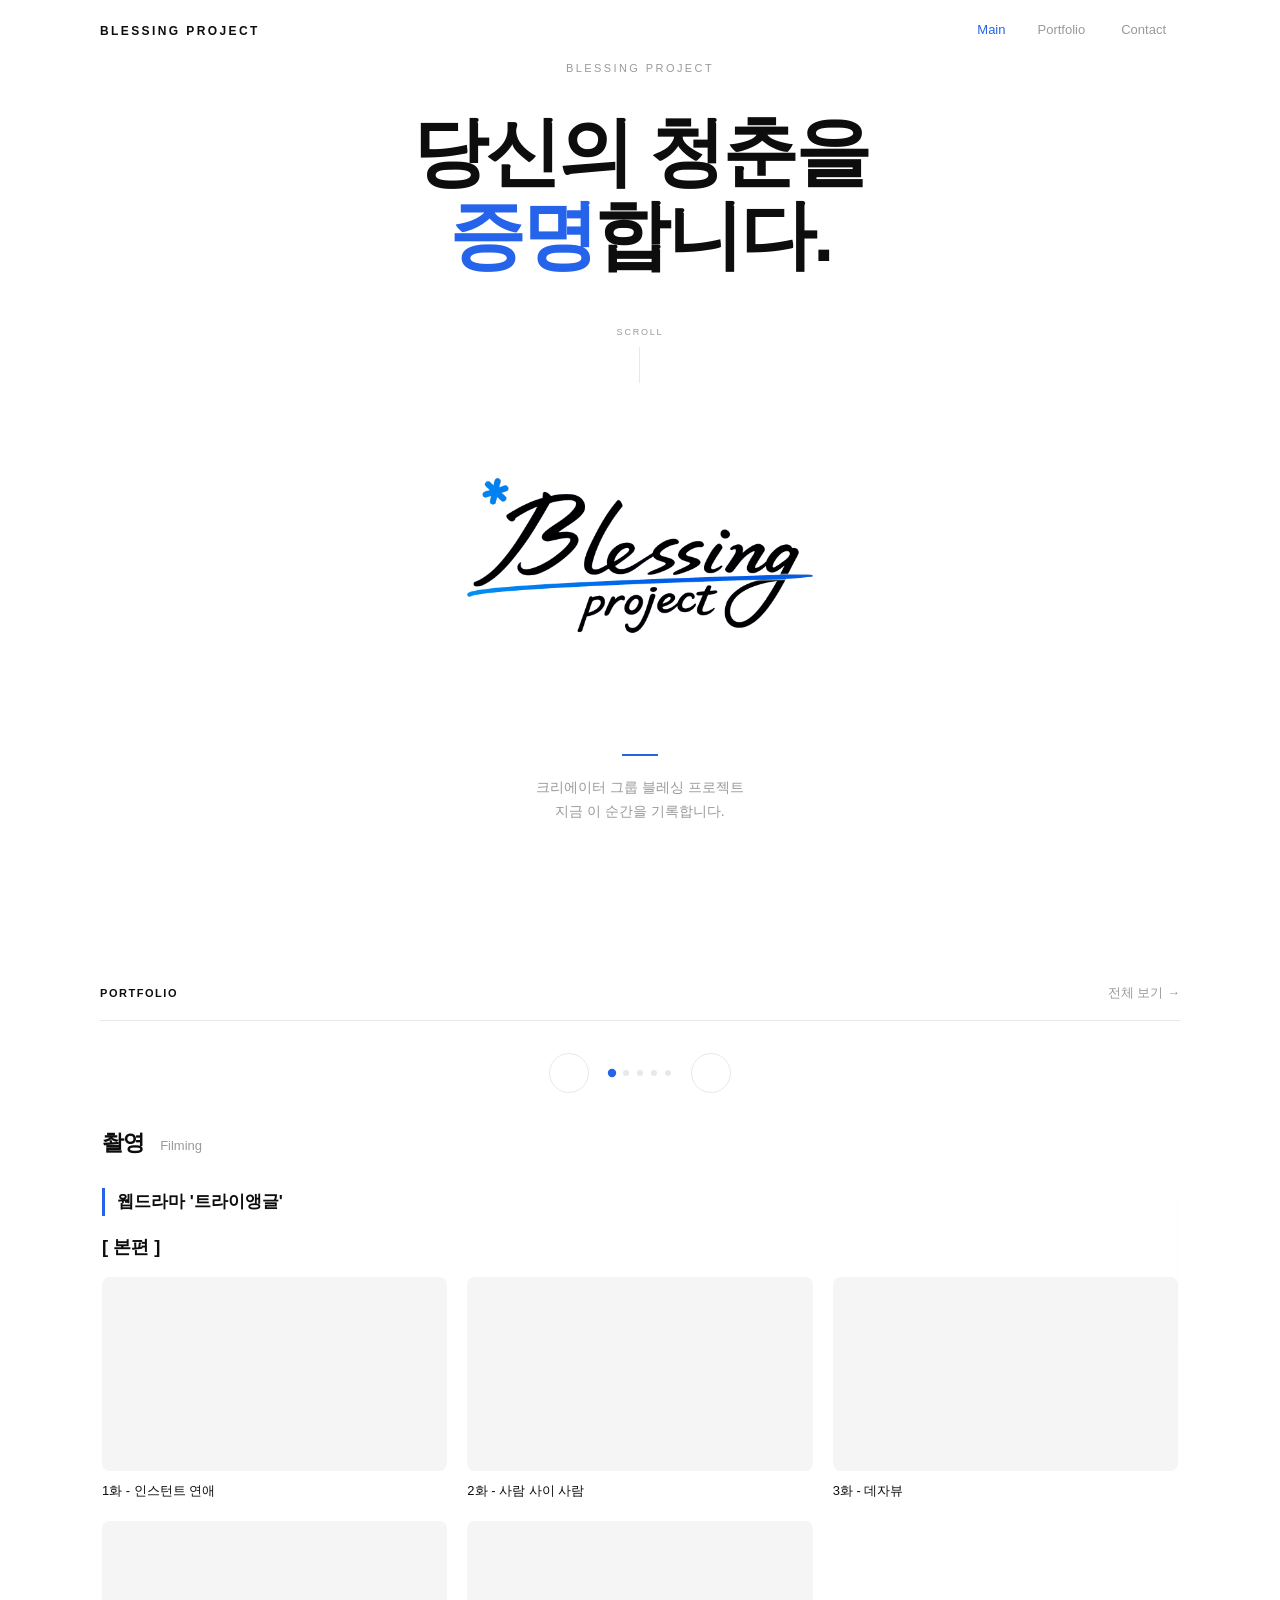
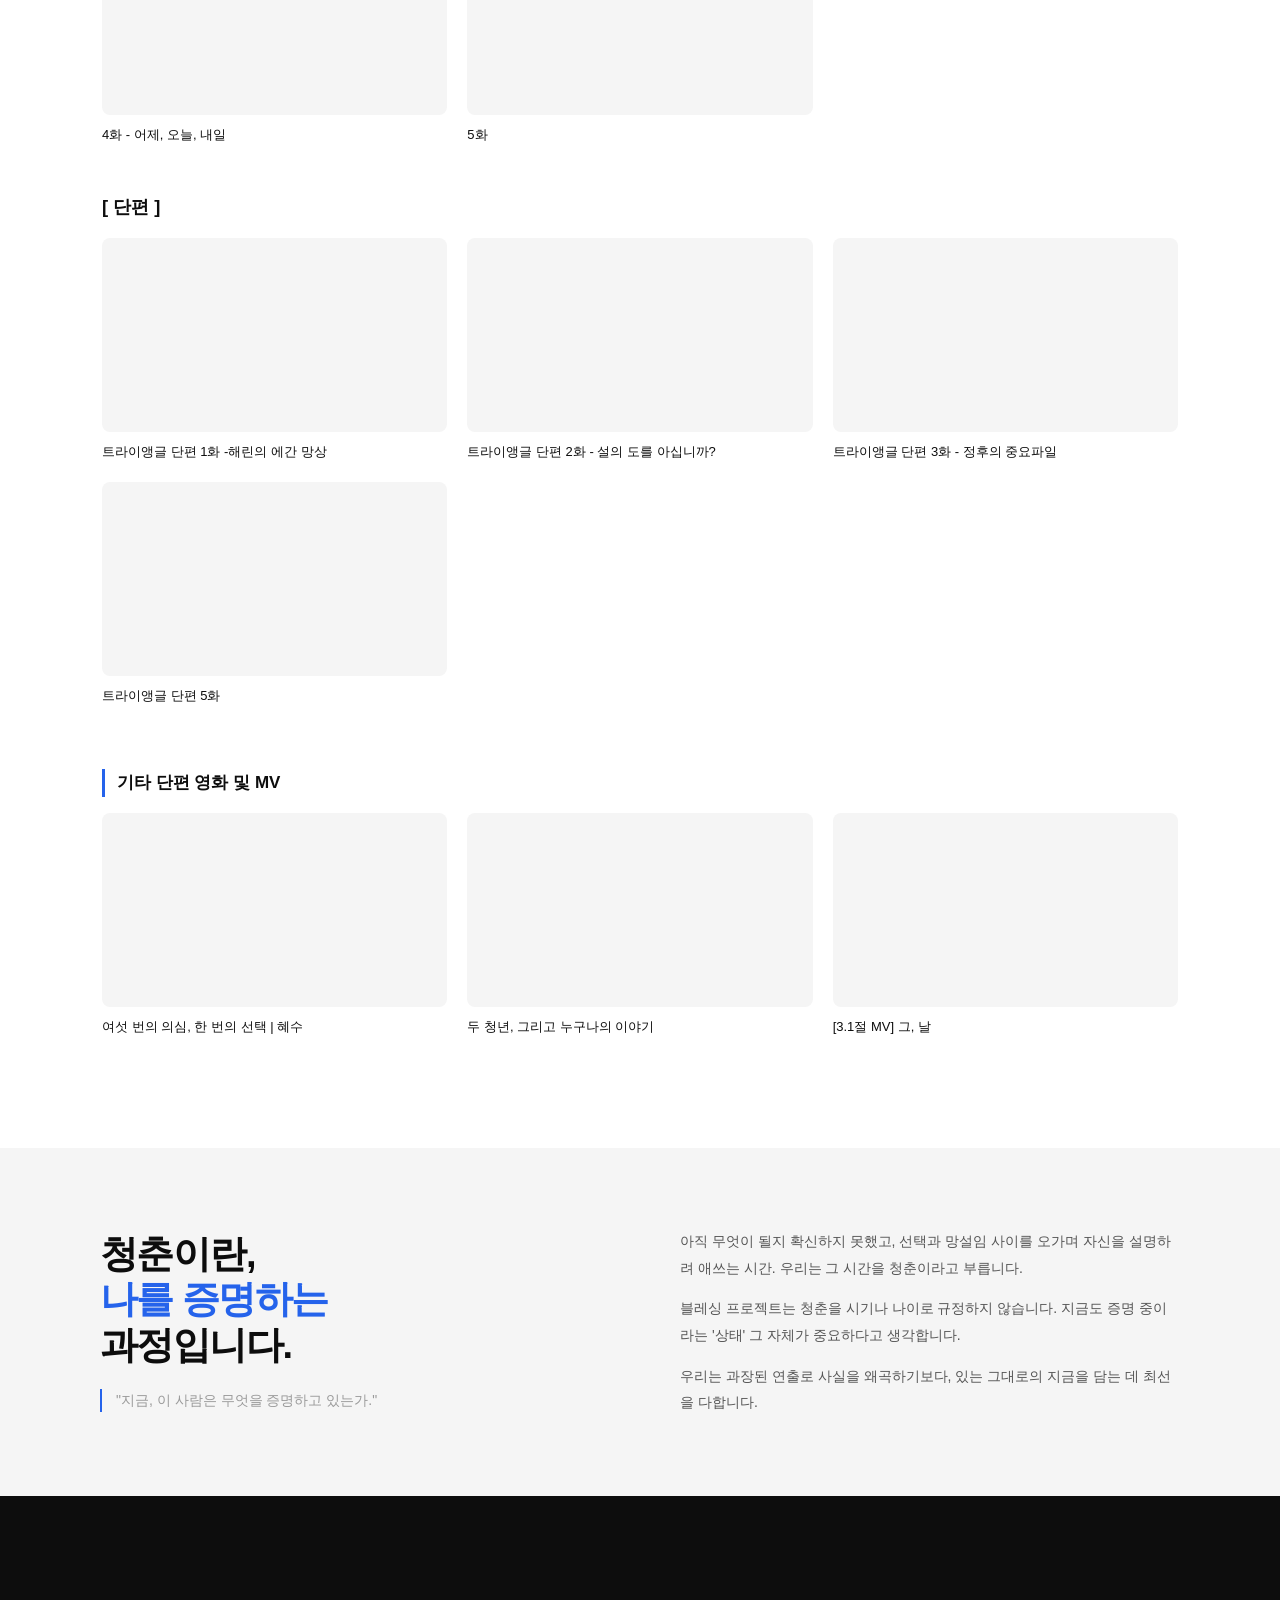
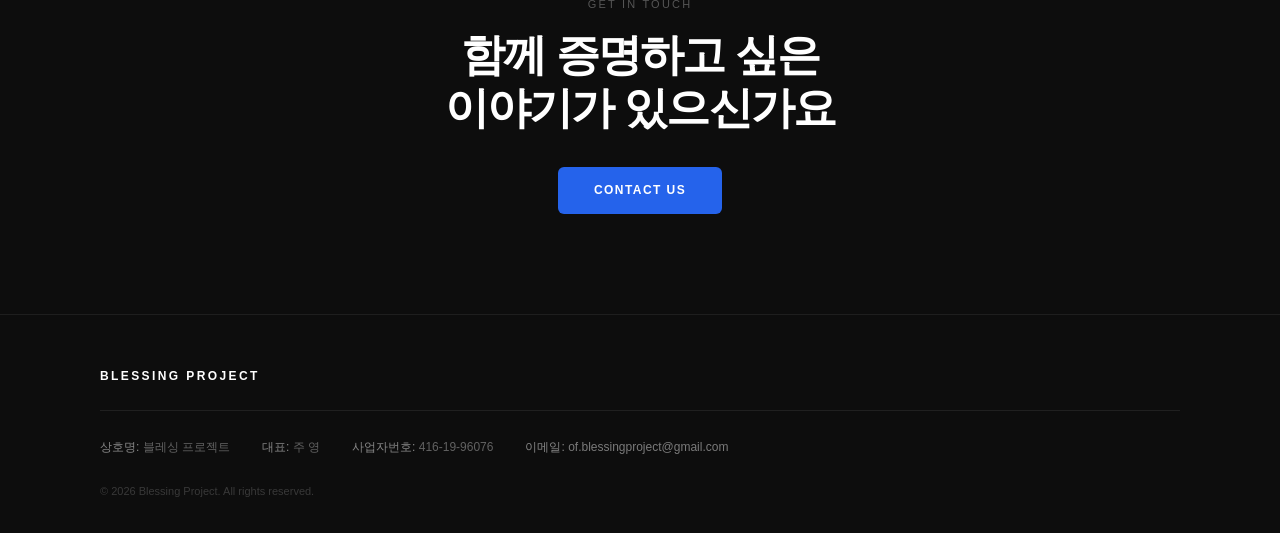
==== commit a36b9a25: "Hero 섹션 scroll 인디케이터 인라인 배치 및 로고 크기 확대 - scroll hint를 absolute 고정에서 h1 아래 인라인으로 이동 - 로고 크기 clamp(220" ====
--- a/index.html
+++ b/index.html
@@ -8,7 +8,7 @@
   <link rel="stylesheet" as="style" crossorigin href="https://cdn.jsdelivr.net/gh/orioncactus/pretendard@v1.3.9/dist/web/variable/pretendardvariable.min.css" />
   <script src="https://unpkg.com/@phosphor-icons/web"></script>
   <script src="https://identity.netlify.com/v1/netlify-identity-widget.js"></script>
-  <link rel="stylesheet" href="styles/main.css?v=5" />
+  <link rel="stylesheet" href="styles/main.css?v=6" />
 </head>
 <body>
 
@@ -52,6 +52,11 @@
         <p class="hero-subtitle">Blessing Project</p>
         <h1 class="hero-title">당신의 청춘을<br /><span>증명</span>합니다.</h1>
 
+        <div class="hero-scroll-hint">
+          <span>Scroll</span>
+          <div class="scroll-bar"></div>
+        </div>
+
         <div class="hero-logo-container">
           <img src="images/logo-no-line.png" class="hero-logo base-logo" alt="Blessing Project" />
           <div class="hero-logo-overlay" id="logoOverlay">
@@ -61,11 +66,6 @@
 
         <div class="hero-divider"></div>
         <p class="hero-desc">크리에이터 그룹 블레싱 프로젝트<br />지금 이 순간을 기록합니다.</p>
-      </div>
-
-      <div class="hero-scroll-hint">
-        <span>Scroll</span>
-        <div class="scroll-bar"></div>
       </div>
     </section>
 
@@ -165,7 +165,7 @@
     </div>
   </footer>
 
-  <script src="scripts/main.js?v=5"></script>
+  <script src="scripts/main.js?v=6"></script>
   <script src="data/portfolioData.js"></script>
   <script src="scripts/portfolio.js"></script>
   <script>
--- a/styles/main.css
+++ b/styles/main.css
@@ -193,13 +193,13 @@
 /* Logo */
 .hero-logo-container {
   position: relative; display: inline-block;
-  margin-bottom: 32px;
+  margin-bottom: 16px;
   opacity: 0; animation: fadeUp 0.6s var(--ease) 0.35s forwards;
 }
 
 .hero-logo {
   display: block;
-  width: clamp(160px, 24vw, 280px);
+  width: clamp(220px, 34vw, 400px);
   height: auto;
 }
 
@@ -212,7 +212,7 @@
 }
 
 .overlaid-logo {
-  width: clamp(160px, 24vw, 280px);
+  width: clamp(220px, 34vw, 400px);
   height: auto;
 }
 
@@ -231,9 +231,8 @@
 
 /* Scroll hint */
 .hero-scroll-hint {
-  position: absolute; bottom: 32px; left: 50%;
-  transform: translateX(-50%);
   display: flex; flex-direction: column; align-items: center; gap: 8px;
+  margin-top: 8px; margin-bottom: 32px;
   opacity: 0; animation: fadeIn 0.5s ease 1.3s forwards;
 }
 .hero-scroll-hint span {
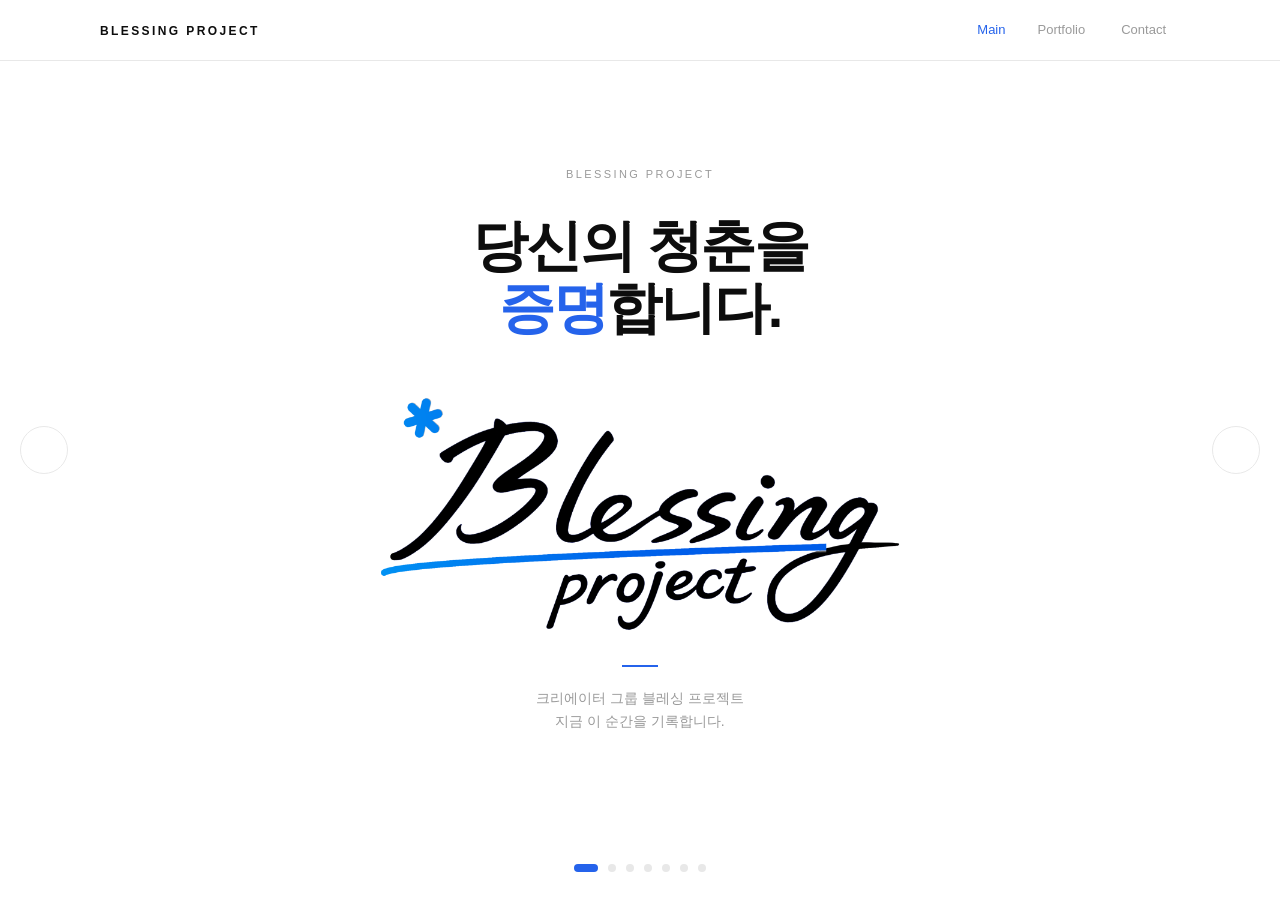
==== commit 60899d5d: "풀페이지 캐러셀로 메인 페이지 구조 변경 - Hero/포트폴리오 카테고리/About+CTA+Footer를 7개 슬라이드로 재구성 - 좌우 화살표 + 하단 도트 인디케이터 + 키보드" ====
--- a/index.html
+++ b/index.html
@@ -8,7 +8,7 @@
   <link rel="stylesheet" as="style" crossorigin href="https://cdn.jsdelivr.net/gh/orioncactus/pretendard@v1.3.9/dist/web/variable/pretendardvariable.min.css" />
   <script src="https://unpkg.com/@phosphor-icons/web"></script>
   <script src="https://identity.netlify.com/v1/netlify-identity-widget.js"></script>
-  <link rel="stylesheet" href="styles/main.css?v=6" />
+  <link rel="stylesheet" href="styles/main.css?v=7" />
 </head>
 <body>
 
@@ -46,126 +46,132 @@
 
   <main>
 
-    <!-- HERO -->
-    <section id="home" class="hero">
-      <div class="hero-content">
-        <p class="hero-subtitle">Blessing Project</p>
-        <h1 class="hero-title">당신의 청춘을<br /><span>증명</span>합니다.</h1>
+    <!-- FULLPAGE CAROUSEL -->
+    <div class="fp-carousel">
+      <div class="fp-track" id="fp-track">
 
-        <div class="hero-scroll-hint">
-          <span>Scroll</span>
-          <div class="scroll-bar"></div>
-        </div>
-
-        <div class="hero-logo-container">
-          <img src="images/logo-no-line.png" class="hero-logo base-logo" alt="Blessing Project" />
-          <div class="hero-logo-overlay" id="logoOverlay">
-            <img src="images/logo-accent-line.png" class="hero-logo overlaid-logo" alt="" />
-          </div>
-        </div>
-
-        <div class="hero-divider"></div>
-        <p class="hero-desc">크리에이터 그룹 블레싱 프로젝트<br />지금 이 순간을 기록합니다.</p>
-      </div>
-    </section>
-
-    <!-- PORTFOLIO -->
-    <section id="portfolio" class="portfolio section-padding home-portfolio">
-      <div class="container">
-        <div class="section-header fade-up-section">
-          <h2>Portfolio</h2>
-          <a href="portfolio.html">전체 보기 →</a>
-        </div>
-
-        <div class="portfolio-slider-container fade-up-section">
-          <div class="portfolio-controls-top">
-            <button class="portfolio-arrow prev-arrow" id="slider-prev" aria-label="이전">
-              <i class="ph ph-caret-left"></i>
-            </button>
-            <div class="portfolio-dots-container" id="slider-dots">
-              <div class="portfolio-dot active" data-index="0"></div>
-              <div class="portfolio-dot" data-index="1"></div>
-              <div class="portfolio-dot" data-index="2"></div>
-              <div class="portfolio-dot" data-index="3"></div>
-              <div class="portfolio-dot" data-index="4"></div>
-            </div>
-            <button class="portfolio-arrow next-arrow" id="slider-next" aria-label="다음">
-              <i class="ph ph-caret-right"></i>
-            </button>
-          </div>
-
-          <div class="portfolio-carousel-mask">
-            <div id="portfolio-track" class="portfolio-carousel-track">
-              <div id="portfolio-filming" class="portfolio-category active-slide" data-index="0">
-                <h3 class="category-title">촬영 <span class="category-subtitle">Filming</span></h3>
-                <div id="render-filming"></div>
-              </div>
-              <div id="portfolio-awards" class="portfolio-category" data-index="1">
-                <h3 class="category-title">수상이력 <span class="category-subtitle">Awards</span></h3>
-                <div id="render-awards"></div>
-              </div>
-              <div id="portfolio-photo" class="portfolio-category" data-index="2">
-                <h3 class="category-title">Photo <span class="category-subtitle">사진</span></h3>
-                <div id="render-photo"></div>
-              </div>
-              <div id="portfolio-ip" class="portfolio-category" data-index="3">
-                <h3 class="category-title">Original IP</h3>
-                <div id="render-original-ip"></div>
-              </div>
-              <div id="portfolio-vtuber" class="portfolio-category" data-index="4">
-                <h3 class="category-title">VTuber <span class="category-subtitle">Virtual Creator</span></h3>
-                <div id="render-vtuber"></div>
+        <!-- Slide 0: HERO -->
+        <section class="fp-slide" data-index="0">
+          <div class="fp-slide-inner hero-content">
+            <p class="hero-subtitle">Blessing Project</p>
+            <h1 class="hero-title">당신의 청춘을<br /><span>증명</span>합니다.</h1>
+            <div class="hero-logo-container">
+              <img src="images/logo-no-line.png" class="hero-logo base-logo" alt="Blessing Project" />
+              <div class="hero-logo-overlay" id="logoOverlay">
+                <img src="images/logo-accent-line.png" class="hero-logo overlaid-logo" alt="" />
               </div>
             </div>
+            <div class="hero-divider"></div>
+            <p class="hero-desc">크리에이터 그룹 블레싱 프로젝트<br />지금 이 순간을 기록합니다.</p>
           </div>
-        </div>
+        </section>
+
+        <!-- Slide 1: 촬영 -->
+        <section class="fp-slide" data-index="1">
+          <div class="fp-slide-inner fp-portfolio-slide">
+            <h3 class="category-title">촬영 <span class="category-subtitle">Filming</span></h3>
+            <div class="fp-scroll-area">
+              <div id="render-filming"></div>
+            </div>
+          </div>
+        </section>
+
+        <!-- Slide 2: 수상이력 -->
+        <section class="fp-slide" data-index="2">
+          <div class="fp-slide-inner fp-portfolio-slide">
+            <h3 class="category-title">수상이력 <span class="category-subtitle">Awards</span></h3>
+            <div class="fp-scroll-area">
+              <div id="render-awards"></div>
+            </div>
+          </div>
+        </section>
+
+        <!-- Slide 3: Photo -->
+        <section class="fp-slide" data-index="3">
+          <div class="fp-slide-inner fp-portfolio-slide">
+            <h3 class="category-title">Photo <span class="category-subtitle">사진</span></h3>
+            <div class="fp-scroll-area">
+              <div id="render-photo"></div>
+            </div>
+          </div>
+        </section>
+
+        <!-- Slide 4: Original IP -->
+        <section class="fp-slide" data-index="4">
+          <div class="fp-slide-inner fp-portfolio-slide">
+            <h3 class="category-title">Original IP</h3>
+            <div class="fp-scroll-area">
+              <div id="render-original-ip"></div>
+            </div>
+          </div>
+        </section>
+
+        <!-- Slide 5: VTuber -->
+        <section class="fp-slide" data-index="5">
+          <div class="fp-slide-inner fp-portfolio-slide">
+            <h3 class="category-title">VTuber <span class="category-subtitle">Virtual Creator</span></h3>
+            <div class="fp-scroll-area">
+              <div id="render-vtuber"></div>
+            </div>
+          </div>
+        </section>
+
+        <!-- Slide 6: About + CTA + Footer -->
+        <section class="fp-slide" data-index="6">
+          <div class="fp-slide-inner fp-last-slide">
+
+            <div class="about-section-inner">
+              <div class="about-inner-grid">
+                <div class="about-left-col">
+                  <h2>청춘이란,<br /><em>나를 증명하는</em><br />과정입니다.</h2>
+                  <p class="about-quote-inline">"지금, 이 사람은 무엇을 증명하고 있는가."</p>
+                </div>
+                <div class="about-right-col">
+                  <p>아직 무엇이 될지 확신하지 못했고, 선택과 망설임 사이를 오가며 자신을 설명하려 애쓰는 시간. 우리는 그 시간을 청춘이라고 부릅니다.</p>
+                  <p>블레싱 프로젝트는 청춘을 시기나 나이로 규정하지 않습니다. 지금도 증명 중이라는 '상태' 그 자체가 중요하다고 생각합니다.</p>
+                  <p>우리는 과장된 연출로 사실을 왜곡하기보다, 있는 그대로의 지금을 담는 데 최선을 다합니다.</p>
+                </div>
+              </div>
+            </div>
+
+            <div class="cta-section-inner">
+              <p>Get in touch</p>
+              <h2>함께 증명하고 싶은<br />이야기가 있으신가요</h2>
+              <a href="contact.html" class="cta-btn">Contact Us</a>
+            </div>
+
+            <footer class="footer-inner">
+              <div class="footer-logo">BLESSING PROJECT</div>
+              <div class="footer-divider"></div>
+              <div class="footer-info">
+                <div class="info-item"><span>상호명:</span> 블레싱 프로젝트</div>
+                <div class="info-item"><span>대표:</span> 주 영</div>
+                <div class="info-item"><span>사업자번호:</span> 416-19-96076</div>
+                <div class="info-item"><span>이메일:</span> <a href="mailto:of.blessingproject@gmail.com">of.blessingproject@gmail.com</a></div>
+              </div>
+              <div class="footer-copyright">&copy; <span id="year"></span> Blessing Project. All rights reserved.</div>
+            </footer>
+
+          </div>
+        </section>
+
       </div>
-    </section>
 
-    <!-- ABOUT -->
-    <section id="about" class="about section-padding">
-      <div class="container">
-        <div class="about-inner-grid fade-up-section">
-          <div class="about-left-col">
-            <h2>청춘이란,<br /><em>나를 증명하는</em><br />과정입니다.</h2>
-            <p class="about-quote-inline">"지금, 이 사람은 무엇을 증명하고 있는가."</p>
-          </div>
-          <div class="about-right-col">
-            <p>아직 무엇이 될지 확신하지 못했고, 선택과 망설임 사이를 오가며 자신을 설명하려 애쓰는 시간. 우리는 그 시간을 청춘이라고 부릅니다.</p>
-            <p>블레싱 프로젝트는 청춘을 시기나 나이로 규정하지 않습니다. 지금도 증명 중이라는 '상태' 그 자체가 중요하다고 생각합니다.</p>
-            <p>우리는 과장된 연출로 사실을 왜곡하기보다, 있는 그대로의 지금을 담는 데 최선을 다합니다.</p>
-          </div>
-        </div>
-      </div>
-    </section>
+      <!-- Navigation arrows -->
+      <button class="fp-arrow fp-arrow-left" id="fp-prev" aria-label="이전">
+        <i class="ph ph-caret-left"></i>
+      </button>
+      <button class="fp-arrow fp-arrow-right" id="fp-next" aria-label="다음">
+        <i class="ph ph-caret-right"></i>
+      </button>
 
-    <!-- CTA -->
-    <section class="cta-section">
-      <div class="container">
-        <p>Get in touch</p>
-        <h2>함께 증명하고 싶은<br />이야기가 있으신가요</h2>
-        <a href="contact.html" class="cta-btn">Contact Us</a>
-      </div>
-    </section>
+      <!-- Page dots -->
+      <div class="fp-dots" id="fp-dots"></div>
+    </div>
 
   </main>
 
-  <!-- FOOTER -->
-  <footer id="contact" class="footer">
-    <div class="footer-container">
-      <div class="footer-logo">BLESSING PROJECT</div>
-      <div class="footer-divider"></div>
-      <div class="footer-info">
-        <div class="info-item"><span>상호명:</span> 블레싱 프로젝트</div>
-        <div class="info-item"><span>대표:</span> 주 영</div>
-        <div class="info-item"><span>사업자번호:</span> 416-19-96076</div>
-        <div class="info-item"><span>이메일:</span> <a href="mailto:of.blessingproject@gmail.com">of.blessingproject@gmail.com</a></div>
-      </div>
-      <div class="footer-copyright">&copy; <span id="year"></span> Blessing Project. All rights reserved.</div>
-    </div>
-  </footer>
-
-  <script src="scripts/main.js?v=6"></script>
+  <script src="scripts/main.js?v=7"></script>
   <script src="data/portfolioData.js"></script>
   <script src="scripts/portfolio.js"></script>
   <script>
--- a/styles/main.css
+++ b/styles/main.css
@@ -160,22 +160,135 @@
 }
 
 /* ════════════════════════════════════
-   HERO — White bg + logo line animation
-════════════════════════════════════ */
-.hero {
-  min-height: 100svh;
+   FULLPAGE CAROUSEL
+════════════════════════════════════ */
+.fp-carousel {
+  position: fixed; inset: 0;
+  overflow: hidden;
+}
+
+.fp-track {
+  display: flex;
+  height: 100%;
+  transition: transform 0.5s var(--ease);
+}
+
+.fp-slide {
+  min-width: 100vw; height: 100vh;
+  display: flex; align-items: center; justify-content: center;
+  position: relative;
+  background: var(--white);
+  overflow: hidden;
+}
+
+.fp-slide-inner {
+  width: 100%;
+  max-width: var(--container);
+  margin: 0 auto;
+  padding: 0 40px;
+}
+
+/* Portfolio slides: scrollable content */
+.fp-portfolio-slide {
+  padding-top: calc(var(--nav-h) + 24px);
+  padding-bottom: 80px;
+  height: 100%;
   display: flex; flex-direction: column;
-  align-items: center; justify-content: center;
-  padding: var(--nav-h) 40px 80px;
-  background: var(--white);
-  position: relative; overflow: hidden;
+}
+
+.fp-scroll-area {
+  flex: 1;
+  overflow-y: auto;
+  padding-right: 8px;
+}
+
+/* Last slide (About + CTA + Footer) */
+.fp-last-slide {
+  max-width: 100%;
+  padding: 0;
+  height: 100%;
+  overflow-y: auto;
+  display: flex; flex-direction: column;
+}
+
+.about-section-inner {
+  flex: 1;
+  display: flex; align-items: center;
+  padding: calc(var(--nav-h) + 40px) 40px 40px;
+  max-width: var(--container);
+  margin: 0 auto;
+  width: 100%;
+}
+
+.cta-section-inner {
+  padding: 80px 40px;
   text-align: center;
-}
-
-.hero-content { display: flex; flex-direction: column; align-items: center; }
+  background: var(--black);
+}
+
+.cta-section-inner p {
+  font-size: 11px; letter-spacing: 0.2em; text-transform: uppercase;
+  color: rgba(255,255,255,0.3); margin-bottom: 16px;
+}
+
+.cta-section-inner h2 {
+  font-size: clamp(24px, 3.5vw, 44px);
+  font-weight: 800; letter-spacing: -0.04em;
+  color: var(--white); line-height: 1.2; margin-bottom: 32px;
+}
+
+.footer-inner {
+  background: var(--black);
+  border-top: 1px solid rgba(255,255,255,0.07);
+  padding: 52px 40px 32px;
+}
+
+/* Navigation arrows */
+.fp-arrow {
+  position: fixed; top: 50%; z-index: 50;
+  transform: translateY(-50%);
+  width: 48px; height: 48px;
+  border: 1px solid var(--gray-2); background: rgba(255,255,255,0.9);
+  backdrop-filter: blur(8px);
+  border-radius: 50%; cursor: pointer;
+  display: flex; align-items: center; justify-content: center;
+  font-size: 18px; color: var(--black);
+  transition: border-color 0.2s, color 0.2s, background 0.2s, opacity 0.3s;
+}
+.fp-arrow:hover {
+  border-color: var(--blue); color: var(--blue); background: var(--blue-pale);
+}
+.fp-arrow-left { left: 20px; }
+.fp-arrow-right { right: 20px; }
+.fp-arrow.hidden { opacity: 0; pointer-events: none; }
+
+/* Page dots */
+.fp-dots {
+  position: fixed; bottom: 28px; left: 50%; z-index: 50;
+  transform: translateX(-50%);
+  display: flex; gap: 10px; align-items: center;
+}
+.fp-dot {
+  width: 8px; height: 8px; border-radius: 50%;
+  background: var(--gray-2); cursor: pointer;
+  transition: background 0.25s, transform 0.25s, width 0.25s;
+  border: none;
+}
+.fp-dot.active {
+  background: var(--blue);
+  width: 24px; border-radius: 4px;
+}
+
+/* ════════════════════════════════════
+   HERO (inside carousel)
+════════════════════════════════════ */
+.hero-content {
+  display: flex; flex-direction: column; align-items: center;
+  text-align: center;
+}
 
 .hero-title {
-  font-size: clamp(36px, 6vw, 76px);
+  font-size: clamp(28px, 4.5vw, 56px);
   font-weight: 800; letter-spacing: -0.04em; line-height: 1.1;
   color: var(--black); margin-bottom: 40px;
   opacity: 0; animation: fadeUp 0.7s var(--ease) 0.1s forwards;
@@ -199,7 +312,7 @@
 
 .hero-logo {
   display: block;
-  width: clamp(220px, 34vw, 400px);
+  width: clamp(330px, 51vw, 600px);
   height: auto;
 }
 
@@ -212,7 +325,7 @@
 }
 
 .overlaid-logo {
-  width: clamp(220px, 34vw, 400px);
+  width: clamp(330px, 51vw, 600px);
   height: auto;
 }
 
@@ -229,36 +342,11 @@
   opacity: 0; animation: fadeUp 0.5s var(--ease) 0.65s forwards;
 }
 
-/* Scroll hint */
-.hero-scroll-hint {
-  display: flex; flex-direction: column; align-items: center; gap: 8px;
-  margin-top: 8px; margin-bottom: 32px;
-  opacity: 0; animation: fadeIn 0.5s ease 1.3s forwards;
-}
-.hero-scroll-hint span {
-  font-size: 9px; letter-spacing: 0.2em; text-transform: uppercase;
-  color: var(--gray-3);
-}
-.scroll-bar {
-  width: 1px; height: 36px; background: var(--gray-2);
-  position: relative; overflow: hidden;
-}
-.scroll-bar::after {
-  content: ''; position: absolute; top: -100%; left: 0;
-  width: 100%; height: 100%; background: var(--blue);
-  animation: scrollDrop 1.8s ease-in-out infinite 1.5s;
-}
-
 @keyframes fadeUp {
   from { opacity: 0; transform: translateY(18px); }
   to   { opacity: 1; transform: none; }
 }
 @keyframes fadeIn { to { opacity: 1; } }
-@keyframes scrollDrop {
-  0%   { top: -100%; }
-  50%  { top: 0%; }
-  100% { top: 100%; }
-}
 
 /* ════════════════════════════════════
    SECTION COMMONS
@@ -287,50 +375,8 @@
 .section-header a:hover { color: var(--blue); }
 
 /* ════════════════════════════════════
-   PORTFOLIO SLIDER
-════════════════════════════════════ */
-.home-portfolio .section-title { display: none; }
-
-.portfolio-slider-container { position: relative; }
-
-.portfolio-controls-top {
-  display: flex; justify-content: center; align-items: center;
-  gap: 20px; margin-bottom: 32px;
-}
-
-.portfolio-arrow {
-  width: 40px; height: 40px;
-  border: 1px solid var(--gray-2); background: var(--white);
-  border-radius: 50%; cursor: pointer;
-  display: flex; align-items: center; justify-content: center;
-  font-size: 15px; color: var(--black);
-  transition: border-color 0.2s, color 0.2s, background 0.2s;
-}
-.portfolio-arrow:hover {
-  border-color: var(--blue); color: var(--blue); background: var(--blue-pale);
-}
-
-.portfolio-dots-container { display: flex; gap: 8px; align-items: center; }
-.portfolio-dot {
-  width: 6px; height: 6px; border-radius: 50%;
-  background: var(--gray-2); cursor: pointer;
-  transition: background 0.2s, transform 0.2s;
-}
-.portfolio-dot.active { background: var(--blue); transform: scale(1.4); }
-
-.portfolio-carousel-mask { overflow: hidden; }
-.portfolio-carousel-track {
-  display: flex;
-  transition: transform 0.45s var(--ease);
-}
-
-.portfolio-category {
-  min-width: 100%;
-  padding: 0 2px;
-  opacity: 0.3;
-  transition: opacity 0.35s;
-}
-.portfolio-category.active-slide { opacity: 1; }
+   PORTFOLIO (shared styles)
+════════════════════════════════════ */
 
 .category-title {
   font-size: 22px; font-weight: 800;
@@ -529,25 +575,8 @@
 .contact-item a:hover { color: var(--blue-dark); }
 
 /* ════════════════════════════════════
-   CTA
-════════════════════════════════════ */
-.cta-section {
-  padding: 100px 0;
-  text-align: center;
-  background: var(--black);
-}
-
-.cta-section p {
-  font-size: 11px; letter-spacing: 0.2em; text-transform: uppercase;
-  color: rgba(255,255,255,0.3); margin-bottom: 16px;
-}
-
-.cta-section h2 {
-  font-size: clamp(24px, 3.5vw, 44px);
-  font-weight: 800; letter-spacing: -0.04em;
-  color: var(--white); line-height: 1.2; margin-bottom: 32px;
-}
-
+   CTA + FOOTER (shared)
+════════════════════════════════════ */
 .cta-btn {
   display: inline-block;
   font-size: 12px; font-weight: 600;
@@ -558,20 +587,6 @@
 }
 .cta-btn:hover { background: var(--blue-dark); }
 
-/* ════════════════════════════════════
-   FOOTER
-════════════════════════════════════ */
-.footer {
-  background: var(--black);
-  border-top: 1px solid rgba(255,255,255,0.07);
-  padding: 52px 0 32px;
-}
-
-.footer-container {
-  max-width: var(--container);
-  margin: 0 auto; padding: 0 40px;
-}
-
 .footer-logo {
   font-size: 12px; font-weight: 700;
   letter-spacing: 0.2em; color: var(--white);
@@ -646,12 +661,20 @@
 @media (max-width: 768px) {
   .container { padding: 0 24px; }
   .header-container { padding: 0 24px; }
-  .footer-container { padding: 0 24px; }
 
   .nav-links { display: none; }
   .mobile-menu-btn { display: block; }
 
-  .hero { padding: var(--nav-h) 24px 60px; }
+  .fp-slide-inner { padding: 0 24px; }
+  .fp-portfolio-slide { padding-top: calc(var(--nav-h) + 16px); padding-bottom: 60px; }
+  .about-section-inner { padding: calc(var(--nav-h) + 24px) 24px 24px; }
+  .cta-section-inner { padding: 60px 24px; }
+  .footer-inner { padding: 40px 24px 24px; }
+
+  .fp-arrow { width: 36px; height: 36px; font-size: 14px; }
+  .fp-arrow-left { left: 8px; }
+  .fp-arrow-right { right: 8px; }
+
   .section-padding { padding: 60px 0; }
 
   .video-grid { grid-template-columns: 1fr; }
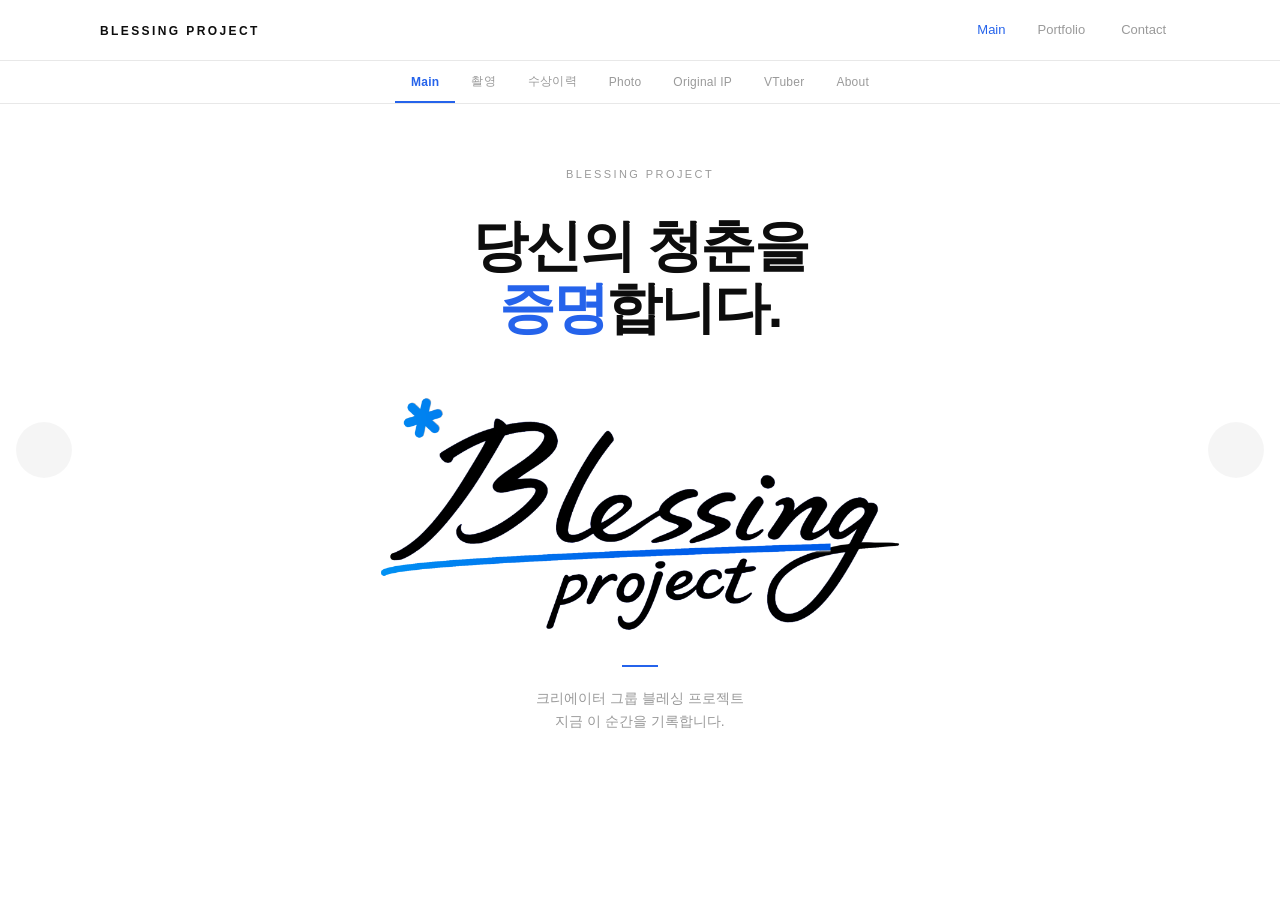
==== commit 465f4f5e: "상단 탭 바 + 화살표 개선 + 프로필 점선 테두리 제거 - nav 아래 슬라이드 탭 바 추가 (Main/촬영/수상이력/Photo/Original IP/VTuber/About) -" ====
--- a/index.html
+++ b/index.html
@@ -157,6 +157,18 @@
 
       </div>
 
+      <!-- Tab bar -->
+      <nav class="fp-tabbar" id="fp-tabbar">
+        <button class="fp-tab active" data-index="0">Main</button>
+        <button class="fp-tab" data-index="1">촬영</button>
+        <button class="fp-tab" data-index="2">수상이력</button>
+        <button class="fp-tab" data-index="3">Photo</button>
+        <button class="fp-tab" data-index="4">Original IP</button>
+        <button class="fp-tab" data-index="5">VTuber</button>
+        <button class="fp-tab" data-index="6">About</button>
+        <div class="fp-tab-indicator" id="fp-tab-indicator"></div>
+      </nav>
+
       <!-- Navigation arrows -->
       <button class="fp-arrow fp-arrow-left" id="fp-prev" aria-label="이전">
         <i class="ph ph-caret-left"></i>
@@ -164,16 +176,13 @@
       <button class="fp-arrow fp-arrow-right" id="fp-next" aria-label="다음">
         <i class="ph ph-caret-right"></i>
       </button>
-
-      <!-- Page dots -->
-      <div class="fp-dots" id="fp-dots"></div>
     </div>
 
   </main>
 
   <script src="scripts/main.js?v=7"></script>
   <script src="data/portfolioData.js"></script>
-  <script src="scripts/portfolio.js"></script>
+  <script src="scripts/portfolio.js?v=7"></script>
   <script>
     if (window.netlifyIdentity) {
       window.netlifyIdentity.on('init', user => {
--- a/styles/main.css
+++ b/styles/main.css
@@ -190,7 +190,7 @@
 
 /* Portfolio slides: scrollable content */
 .fp-portfolio-slide {
-  padding-top: calc(var(--nav-h) + 24px);
+  padding-top: calc(var(--nav-h) + 44px + 24px);
   padding-bottom: 80px;
   height: 100%;
   display: flex; flex-direction: column;
@@ -214,7 +214,7 @@
 .about-section-inner {
   flex: 1;
   display: flex; align-items: center;
-  padding: calc(var(--nav-h) + 40px) 40px 40px;
+  padding: calc(var(--nav-h) + 44px + 40px) 40px 40px;
   max-width: var(--container);
   margin: 0 auto;
   width: 100%;
@@ -243,41 +243,58 @@
   padding: 52px 40px 32px;
 }
 
+/* Tab bar */
+.fp-tabbar {
+  position: fixed; top: var(--nav-h); left: 0; right: 0; z-index: 90;
+  display: flex; align-items: center; justify-content: center;
+  gap: 0;
+  background: rgba(255,255,255,0.92);
+  backdrop-filter: blur(12px);
+  border-bottom: 1px solid var(--gray-2);
+  padding: 0 24px;
+  height: 44px;
+}
+
+.fp-tab {
+  position: relative;
+  background: none; border: none; cursor: pointer;
+  padding: 10px 16px;
+  font-family: inherit;
+  font-size: 12px; font-weight: 500;
+  letter-spacing: 0.02em;
+  color: var(--gray-3);
+  transition: color 0.25s;
+  white-space: nowrap;
+}
+.fp-tab:hover { color: var(--gray-4); }
+.fp-tab.active { color: var(--blue); font-weight: 600; }
+
+.fp-tab-indicator {
+  position: absolute; bottom: 0; left: 0;
+  height: 2px; background: var(--blue);
+  transition: left 0.35s var(--ease), width 0.35s var(--ease);
+}
+
 /* Navigation arrows */
 .fp-arrow {
   position: fixed; top: 50%; z-index: 50;
   transform: translateY(-50%);
-  width: 48px; height: 48px;
-  border: 1px solid var(--gray-2); background: rgba(255,255,255,0.9);
-  backdrop-filter: blur(8px);
+  width: 56px; height: 56px;
+  border: none; background: rgba(0,0,0,0.04);
   border-radius: 50%; cursor: pointer;
   display: flex; align-items: center; justify-content: center;
-  font-size: 18px; color: var(--black);
-  transition: border-color 0.2s, color 0.2s, background 0.2s, opacity 0.3s;
+  font-size: 22px; color: var(--gray-4);
+  transition: background 0.25s, color 0.25s, transform 0.25s;
 }
 .fp-arrow:hover {
-  border-color: var(--blue); color: var(--blue); background: var(--blue-pale);
-}
-.fp-arrow-left { left: 20px; }
-.fp-arrow-right { right: 20px; }
-.fp-arrow.hidden { opacity: 0; pointer-events: none; }
-
-/* Page dots */
-.fp-dots {
-  position: fixed; bottom: 28px; left: 50%; z-index: 50;
-  transform: translateX(-50%);
-  display: flex; gap: 10px; align-items: center;
-}
-.fp-dot {
-  width: 8px; height: 8px; border-radius: 50%;
-  background: var(--gray-2); cursor: pointer;
-  transition: background 0.25s, transform 0.25s, width 0.25s;
-  border: none;
-}
-.fp-dot.active {
-  background: var(--blue);
-  width: 24px; border-radius: 4px;
-}
+  background: rgba(37,99,235,0.1); color: var(--blue);
+  transform: translateY(-50%) scale(1.08);
+}
+.fp-arrow:active {
+  transform: translateY(-50%) scale(0.95);
+}
+.fp-arrow-left { left: 16px; }
+.fp-arrow-right { right: 16px; }
 
 /* ════════════════════════════════════
    HERO (inside carousel)
@@ -666,14 +683,23 @@
   .mobile-menu-btn { display: block; }
 
   .fp-slide-inner { padding: 0 24px; }
-  .fp-portfolio-slide { padding-top: calc(var(--nav-h) + 16px); padding-bottom: 60px; }
-  .about-section-inner { padding: calc(var(--nav-h) + 24px) 24px 24px; }
+  .fp-portfolio-slide { padding-top: calc(var(--nav-h) + 38px + 16px); padding-bottom: 60px; }
+  .about-section-inner { padding: calc(var(--nav-h) + 38px + 24px) 24px 24px; }
   .cta-section-inner { padding: 60px 24px; }
   .footer-inner { padding: 40px 24px 24px; }
 
-  .fp-arrow { width: 36px; height: 36px; font-size: 14px; }
-  .fp-arrow-left { left: 8px; }
-  .fp-arrow-right { right: 8px; }
+  .fp-tabbar { padding: 0 8px; gap: 0; height: 38px; overflow-x: auto; justify-content: flex-start; }
+  .fp-tab { font-size: 11px; padding: 8px 10px; }
+  .fp-arrow { width: 40px; height: 40px; font-size: 16px; }
+  .fp-arrow-left { left: 6px; }
+  .fp-arrow-right { right: 6px; }
+
+  .fp-slide:first-child { justify-content: flex-start; padding-top: calc(var(--nav-h) + 38px + 12px); }
+  .hero-subtitle { margin-bottom: 12px; }
+  .hero-title { margin-bottom: 12px; }
+  .hero-logo-container { margin-bottom: 6px; }
+  .hero-logo, .overlaid-logo { width: 55vw; }
+  .hero-divider { margin-bottom: 12px; }
 
   .section-padding { padding: 60px 0; }
 
